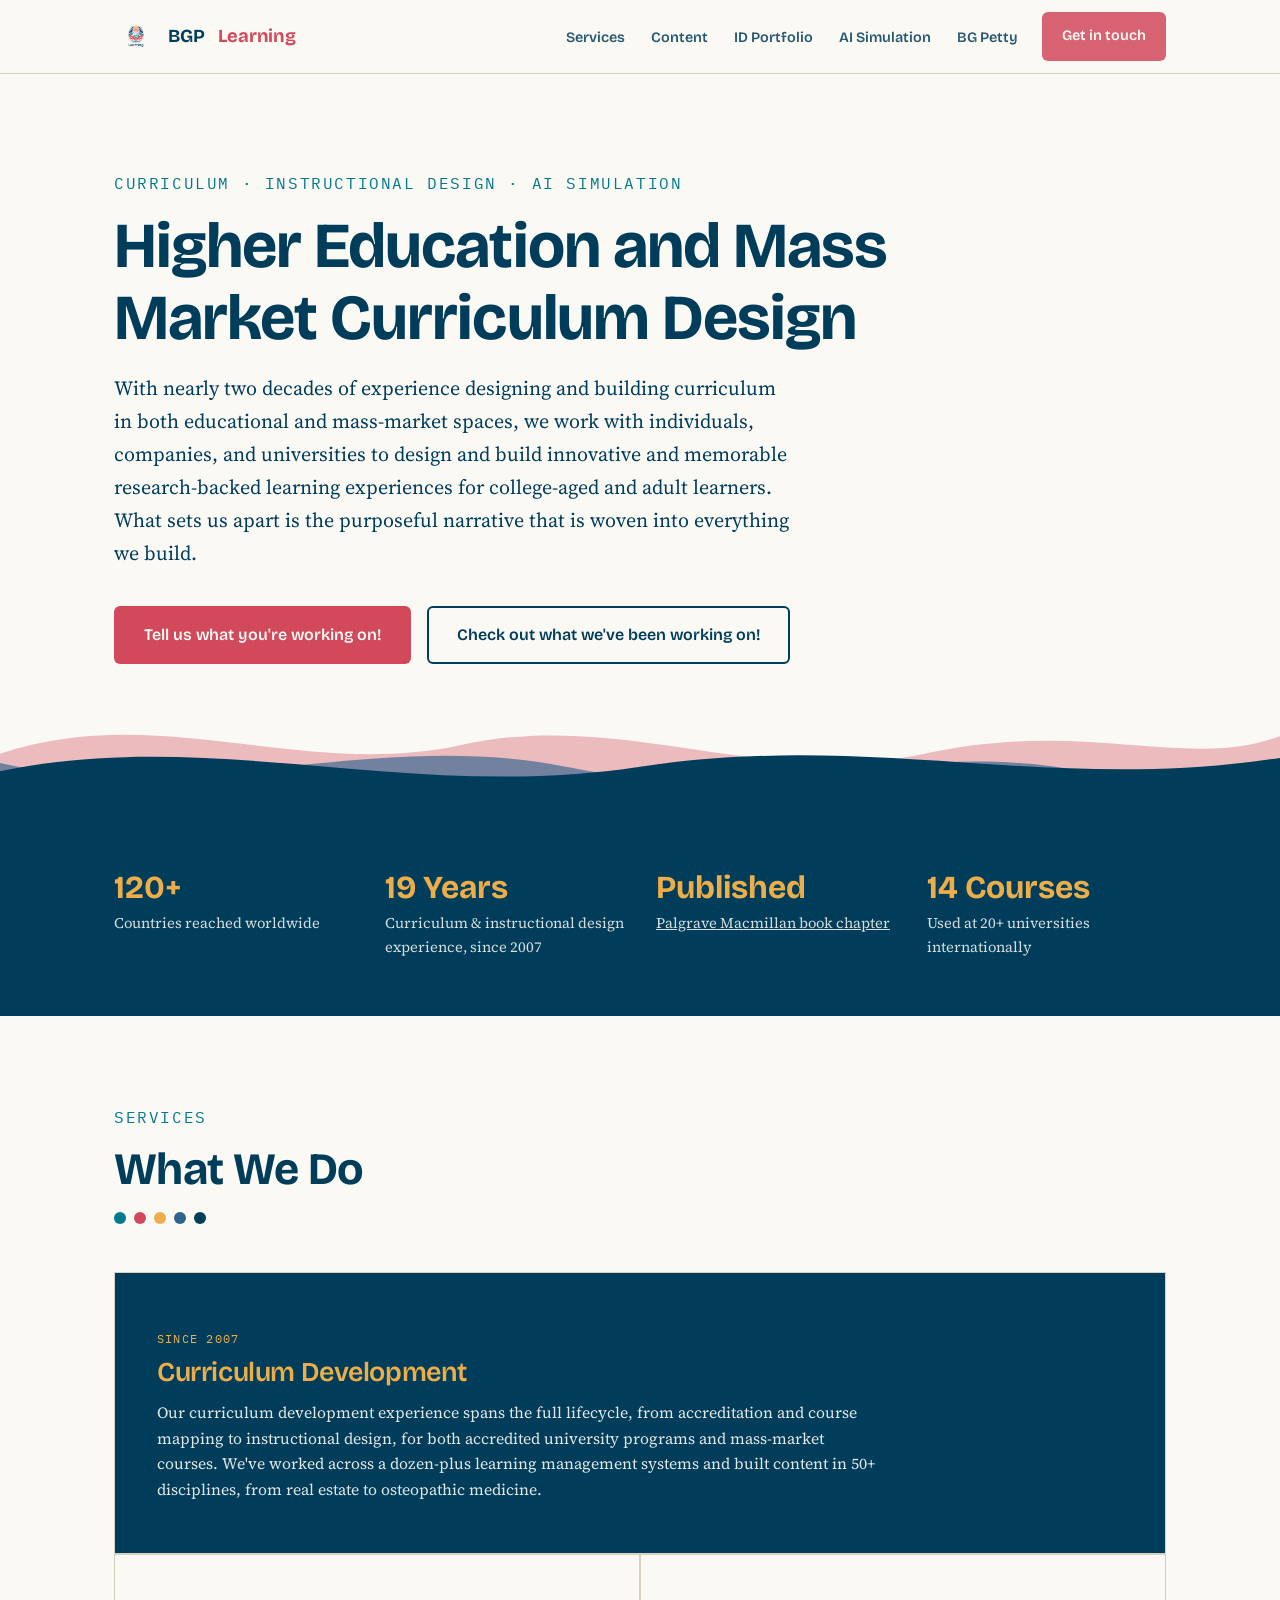
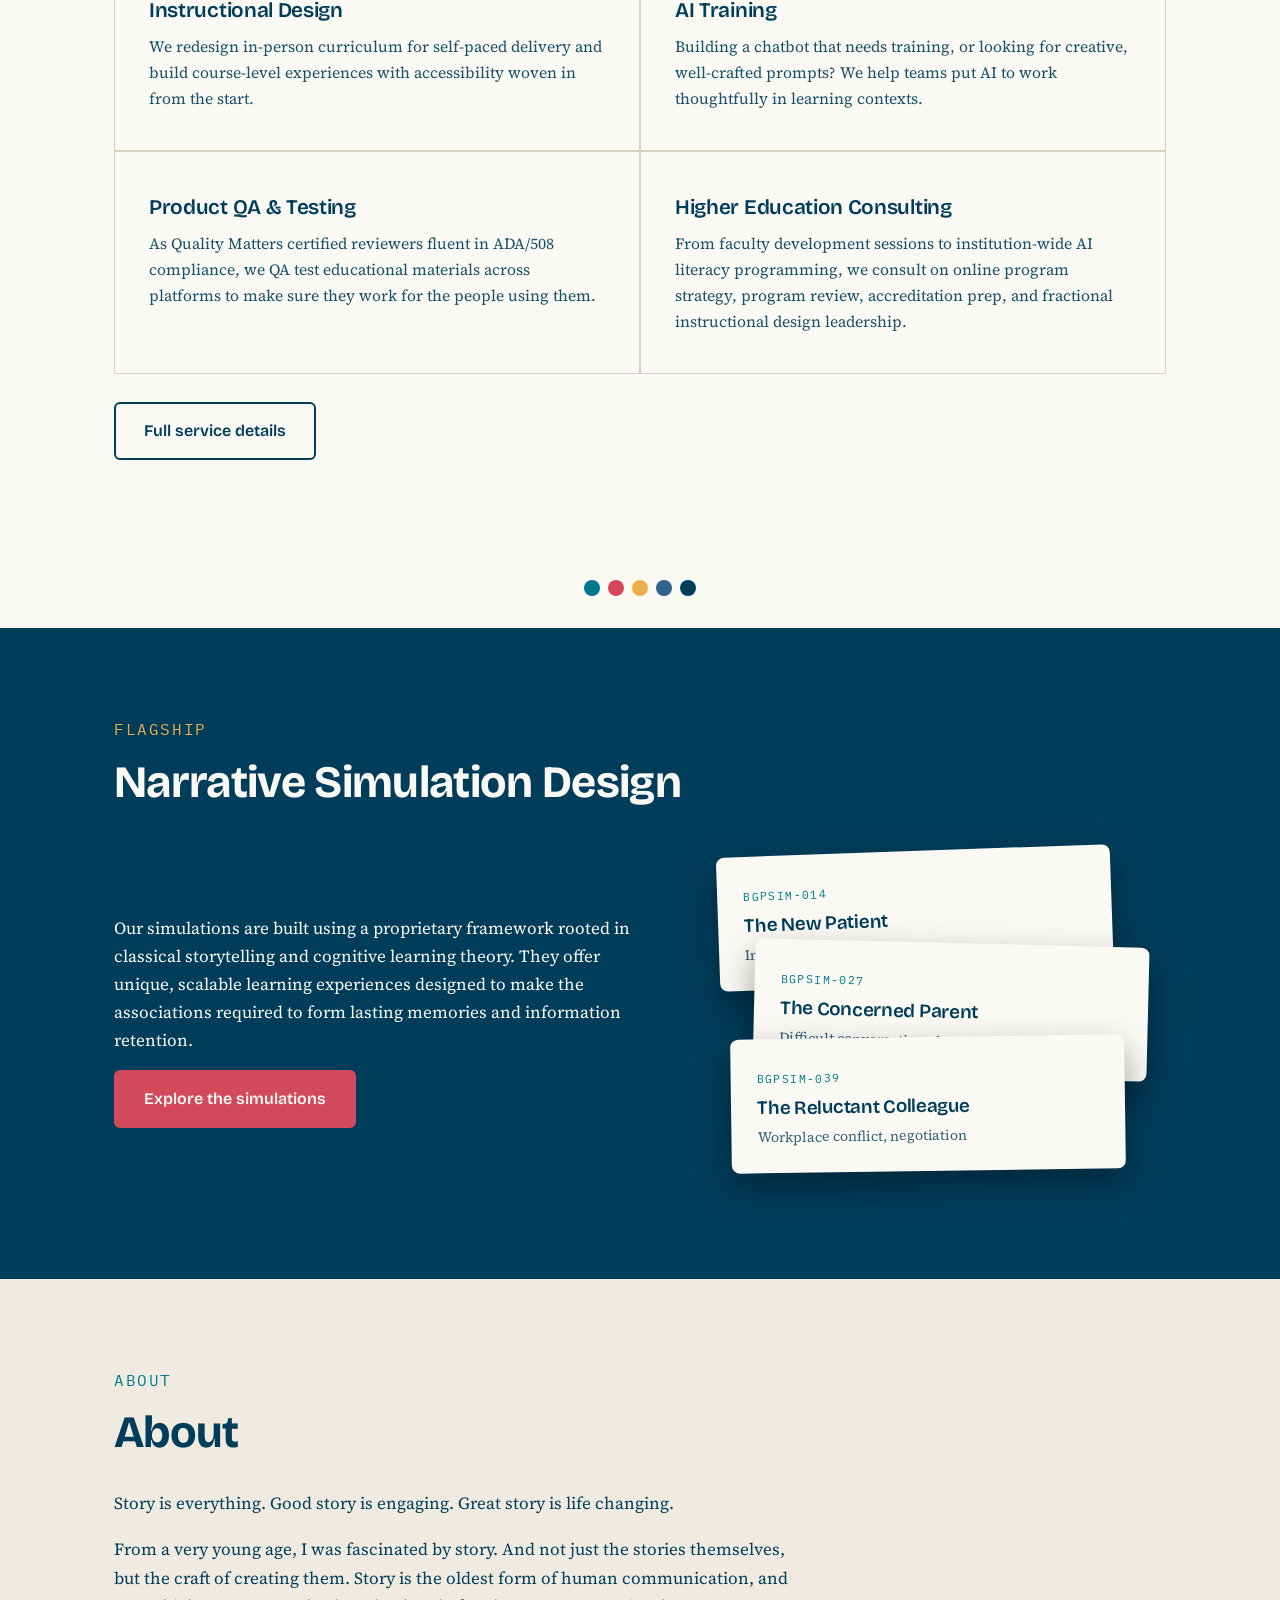
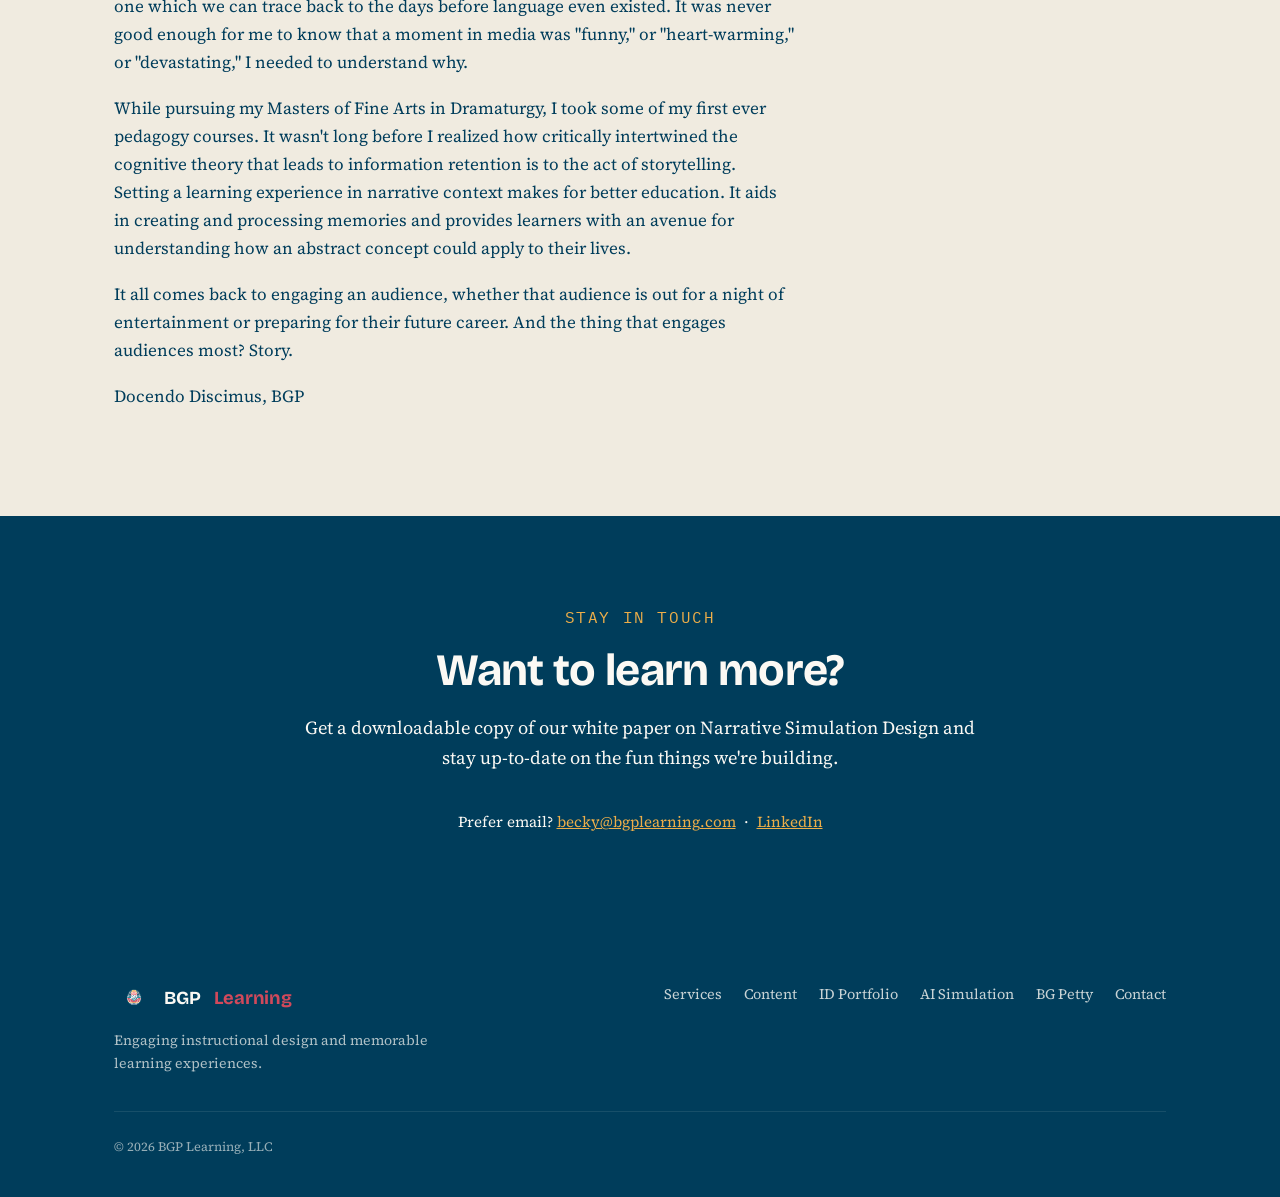
==== index.html @ 7b71631e "Add files via upload" ====
<!DOCTYPE html>
<html lang="en">
<head>
<meta charset="UTF-8"><meta name="viewport" content="width=device-width, initial-scale=1.0">
<title>BGP Learning — Curriculum &amp; Learning Design</title>
<meta name="description" content="BGP Learning designs story-driven curriculum for higher education and mass-market audiences, with nearly two decades of experience and AI-powered simulation.">
<link rel="icon" type="image/png" href="images/bgp-logo.png">
<link rel="preconnect" href="https://fonts.googleapis.com"><link rel="preconnect" href="https://fonts.gstatic.com" crossorigin>
<link href="https://fonts.googleapis.com/css2?family=Bricolage+Grotesque:opsz,wght@12..96,400;12..96,600;12..96,700&family=Source+Serif+4:opsz,ital,wght@8..60,0,400;8..60,0,600;8..60,1,400&family=IBM+Plex+Mono:wght@400;500&display=swap" rel="stylesheet">
<link rel="stylesheet" href="styles.css">
</head>
<body>

<header>
  <nav class="nav" aria-label="Primary">
    <a class="logo" href="index.html"><img src="images/bgp-logo.png" alt="BGP Learning brain logo">BGP<span>&nbsp;Learning</span></a>
    <button class="nav-toggle" aria-expanded="false" aria-controls="navlinks" onclick="const l=document.getElementById('navlinks');this.setAttribute('aria-expanded',l.classList.toggle('open'));">&#9776;</button>
    <ul class="nav-links" id="navlinks">
      <li><a href="services.html">Services</a></li>
      <li><a href="content.html">Content</a></li>
      <li><a href="portfolio.html">ID Portfolio</a></li>
      <li><a href="simulation.html">AI Simulation</a></li>
      <li><a href="bgpetty.html">BG Petty</a></li>
      <li><a class="btn btn-primary" href="#contact" style="padding:10px 18px;font-size:.9rem">Get in touch</a></li>
    </ul>
  </nav>
</header>

<main>
<section class="hero">
  <div class="hero-inner">
    <span class="eyebrow">Curriculum &middot; Instructional Design &middot; AI Simulation</span>
    <h1>Higher Education and Mass Market Curriculum Design</h1>
    <p class="lede">With nearly two decades of experience designing and building curriculum in both educational and mass-market spaces, we work with individuals, companies, and universities to design and build innovative and memorable research-backed learning experiences for college-aged and adult learners. What sets us apart is the purposeful narrative that is woven into everything we build.</p>
    <div class="hero-ctas">
      <a class="btn btn-primary" href="#contact">Tell us what you're working on!</a>
      <a class="btn btn-ghost" href="portfolio.html">Check out what we've been working on!</a>
    </div>
  </div>
  <div class="paper-layer layer-3" aria-hidden="true"><svg viewBox="0 0 1440 190" preserveAspectRatio="none" xmlns="http://www.w3.org/2000/svg"><path fill="#D1495B" d="M0,120 C180,60 340,150 520,110 C700,70 860,160 1040,120 C1220,80 1340,140 1440,100 L1440,190 L0,190 Z"/></svg></div>
  <div class="paper-layer layer-2" aria-hidden="true"><svg viewBox="0 0 1440 160" preserveAspectRatio="none" xmlns="http://www.w3.org/2000/svg"><path fill="#30638E" d="M0,100 C220,150 420,60 640,105 C860,150 1020,70 1220,110 C1330,132 1400,110 1440,120 L1440,160 L0,160 Z"/></svg></div>
  <div class="paper-layer layer-1" aria-hidden="true"><svg viewBox="0 0 1440 120" preserveAspectRatio="none" xmlns="http://www.w3.org/2000/svg"><path fill="#003D5B" d="M0,70 C240,20 460,105 720,65 C980,25 1180,95 1440,55 L1440,120 L0,120 Z"/></svg></div>
</section>

<section class="cred dark" aria-label="Credentials">
  <div class="wrap">
    <div class="cred-grid">
      <!-- Four stat slots: BIG value + small label. Suggested inventory (pick 4):
           years since 2007 / QM Peer Reviewer cert / Palgrave chapter (link it to work/all-our-world-on-stage.html)
           / # of institutions or courses built / MFA in Dramaturgy / "used at 20+ universities" course map stat -->
      <div class="cred-item"><span class="big">120+</span><span class="small">Countries reached worldwide</span></div>
      <div class="cred-item"><span class="big">19 Years</span><span class="small">Curriculum &amp; instructional design experience, since 2007</span></div>
      <div class="cred-item"><span class="big">Published</span><span class="small"><a href="work/all-our-world-on-stage.html">Palgrave Macmillan book chapter</a></span></div>
      <div class="cred-item"><span class="big">14 Courses</span><span class="small">Used at 20+ universities internationally</span></div>
    </div>
  </div>
</section>

<section class="band" id="services-teaser">
  <div class="wrap">
    <span class="eyebrow">Services</span>
    <h2>What We Do</h2>
    <div class="dots" aria-hidden="true"><i></i><i></i><i></i><i></i><i></i></div>
    <div class="svc-grid">
      <article class="svc lead">
        <span class="since">Since 2007</span>
        <h3>Curriculum Development</h3>
        <p>Our curriculum development experience spans the full lifecycle, from accreditation and course mapping to instructional design, for both accredited university programs and mass-market courses. We've worked across a dozen-plus learning management systems and built content in 50+ disciplines, from real estate to osteopathic medicine.</p>
      </article>
      <article class="svc"><h3>Instructional Design</h3><p>We redesign in-person curriculum for self-paced delivery and build course-level experiences with accessibility woven in from the start.</p></article>
      <article class="svc"><h3>AI Training</h3><p>Building a chatbot that needs training, or looking for creative, well-crafted prompts? We help teams put AI to work thoughtfully in learning contexts.</p></article>
      <article class="svc"><h3>Product QA &amp; Testing</h3><p>As Quality Matters certified reviewers fluent in ADA/508 compliance, we QA test educational materials across platforms to make sure they work for the people using them.</p></article>
      <article class="svc"><h3>Higher Education Consulting</h3><p>From faculty development sessions to institution-wide AI literacy programming, we consult on online program strategy, program review, accreditation prep, and fractional instructional design leadership.</p></article>
    </div>
    <p style="margin-top:28px"><a class="btn btn-ghost" href="services.html">Full service details</a></p>
  </div>
</section>

<div class="dots center lg" aria-hidden="true"><i></i><i></i><i></i><i></i><i></i></div>
<section class="band dark">
  <div class="wrap">
    <span class="eyebrow">Flagship</span>
    <h2>Narrative Simulation Design</h2>
    <div class="feature-grid">
      <div class="feature-copy">
        <p>Our simulations are built using a proprietary framework rooted in classical storytelling and cognitive learning theory. They offer unique, scalable learning experiences designed to make the associations required to form lasting memories and information retention.</p>
        <a class="btn btn-primary" href="simulation.html">Explore the simulations</a>
      </div>
      <div class="sim-stack" aria-hidden="true">
        <!-- Decorative sim cards. Swap for real character names/codes or keep anonymized. -->
        <div class="sim-card"><span class="code">BGPSIM-014</span><h4>The New Patient</h4><p>Intake interview, difficult history</p></div>
        <div class="sim-card"><span class="code">BGPSIM-027</span><h4>The Concerned Parent</h4><p>Difficult conversation, de-escalation</p></div>
        <div class="sim-card"><span class="code">BGPSIM-039</span><h4>The Reluctant Colleague</h4><p>Workplace conflict, negotiation</p></div>
      </div>
    </div>
  </div>
</section>

<section class="band alt" id="about">
  <div class="wrap">
    <span class="eyebrow">About</span>
    <h2>About</h2>
    <div class="prose">
      <p>Story is everything. Good story is engaging. Great story is life changing.</p>
      <p>From a very young age, I was fascinated by story. And not just the stories themselves, but the craft of creating them. Story is the oldest form of human communication, and one which we can trace back to the days before language even existed. It was never good enough for me to know that a moment in media was "funny," or "heart-warming," or "devastating," I needed to understand why.</p>
      <p>While pursuing my Masters of Fine Arts in Dramaturgy, I took some of my first ever pedagogy courses. It wasn't long before I realized how critically intertwined the cognitive theory that leads to information retention is to the act of storytelling. Setting a learning experience in narrative context makes for better education. It aids in creating and processing memories and provides learners with an avenue for understanding how an abstract concept could apply to their lives.</p>
      <p>It all comes back to engaging an audience, whether that audience is out for a night of entertainment or preparing for their future career. And the thing that engages audiences most? Story.</p>
      <p class="signoff">Docendo Discimus, BGP</p>
    </div>
  </div>
</section>

<section class="band dark signup" id="contact">
  <div class="wrap">
    <span class="eyebrow">Stay in touch</span>
    <h2>Want to learn more?</h2>
    <p class="lede">Get a downloadable copy of our white paper on Narrative Simulation Design and stay up-to-date on the fun things we're building.</p>
    <div class="signup-form kit-embed">
      <script async data-uid="4eea05ff5e" src="https://bgp-learning.kit.com/4eea05ff5e/index.js"></script>
    </div>
    <p style="margin-top:28px;font-size:.95rem">Prefer email? <a href="mailto:becky@bgplearning.com" style="color:var(--gold)">becky@bgplearning.com</a> &nbsp;·&nbsp; <a href="https://www.linkedin.com/in/beckygp/" style="color:var(--gold)">LinkedIn</a></p>
  </div>
</section>
</main>

<footer>
  <div class="wrap">
    <div class="foot-grid">
      <div class="foot-brand">
        <a class="logo" href="index.html" style="color:var(--paper)"><img src="images/bgp-logo.png" alt="" style="height:40px">BGP<span>&nbsp;Learning</span></a>
        <p>Engaging instructional design and memorable learning experiences.</p>
      </div>
      <ul class="foot-links">
        <li><a href="services.html">Services</a></li>
        <li><a href="content.html">Content</a></li>
        <li><a href="portfolio.html">ID Portfolio</a></li>
        <li><a href="simulation.html">AI Simulation</a></li>
        <li><a href="bgpetty.html">BG Petty</a></li>
        <li><a href="mailto:becky@bgplearning.com">Contact</a></li>
      </ul>
    </div>
    <div class="foot-legal">
      <span>© 2026 BGP Learning, LLC</span>
      <span></span>
    </div>
  </div>
</footer>
<script src="lightbox.js"></script>
</body>
</html>
---- styles.css ----
/* ============================================================
   BGP LEARNING — SHARED DESIGN SYSTEM
   Palette: brand kit — navy, steel, berry, gold, teal on paper
   Type: Bricolage Grotesque / Source Serif 4 / IBM Plex Mono
   ============================================================ */
:root{
  --ink:#003D5B; --ink-soft:#30638E;
  --paper:#FBF9F4; --paper-mid:#F0EBE0;
  --berry:#D1495B; --gold:#EDAE49; --teal:#00798C;
  --line:#D8D0C0;
  --font-display:'Bricolage Grotesque',sans-serif;
  --font-body:'Source Serif 4',Georgia,serif;
  --font-mono:'IBM Plex Mono',monospace;
  --w:1100px; --w-text:680px;
}
*{margin:0;padding:0;box-sizing:border-box}
html{scroll-behavior:smooth}
@media (prefers-reduced-motion:reduce){
  html{scroll-behavior:auto}
  *,*::before,*::after{animation:none!important;transition:none!important}
}
body{font-family:var(--font-body);font-size:1.0625rem;line-height:1.65;color:var(--ink);background:var(--paper)}
img{max-width:100%;display:block}
a{color:inherit}
.wrap{max-width:var(--w);margin:0 auto;padding:0 24px}
.eyebrow{font-family:var(--font-mono);font-size:1rem;letter-spacing:.1em;text-transform:uppercase;color:var(--teal);display:block;margin-bottom:14px}
.dark .eyebrow{color:var(--gold)}
h1,h2,h3,h4{font-family:var(--font-display);line-height:1.12;letter-spacing:-.015em}
h1{font-size:clamp(2.4rem,5.2vw,3.6rem);font-weight:700}
h2{font-size:clamp(2rem,4vw,2.8rem);font-weight:700;max-width:18em}
h3{font-size:1.3rem;font-weight:600}
.lede{font-size:1.15rem;max-width:var(--w-text);margin-top:18px}

/* bracketed content prompts — visible during drafting, styled so
   they're impossible to miss and easy to find (search for "[") */
.todo{
  display:block;background:#FFF3D6;border:2px dashed var(--gold);
  border-radius:6px;padding:10px 14px;margin:6px 0;
  font-family:var(--font-mono);font-size:.82rem;line-height:1.5;color:#7A5A10;
}
span.todo{display:inline-block}

/* playful bits */
.dots{display:flex;gap:8px;margin:18px 0;align-items:center}
.dots i{width:12px;height:12px;border-radius:50%;display:block}
.dots.lg i{width:16px;height:16px}
.dots.sm i{width:8px;height:8px;gap:6px}
.dots.center{justify-content:center;margin:32px auto}
.dots i:nth-child(1){background:var(--teal)}
.dots i:nth-child(2){background:var(--berry)}
.dots i:nth-child(3){background:var(--gold)}
.dots i:nth-child(4){background:var(--ink-soft)}
.dots i:nth-child(5){background:var(--ink)}

/* buttons */
.btn{display:inline-block;font-family:var(--font-display);font-weight:600;font-size:1rem;text-decoration:none;padding:14px 28px;border-radius:6px;border:2px solid transparent;cursor:pointer;transition:transform .16s cubic-bezier(.34,1.56,.64,1),box-shadow .16s ease}
.btn:hover{transform:translateY(-3px) rotate(-.5deg);box-shadow:0 8px 18px rgba(0,61,91,.22)}
.btn:focus-visible{outline:3px solid var(--gold);outline-offset:3px}
.btn-primary{background:var(--berry);color:var(--paper)}
.btn-ghost{border-color:var(--ink);color:var(--ink);background:transparent}
.dark .btn-ghost{border-color:var(--paper);color:var(--paper)}

/* header/nav */
header{position:sticky;top:0;z-index:50;background:rgba(251,249,244,.93);backdrop-filter:blur(8px);border-bottom:1px solid var(--line)}
.nav{display:flex;align-items:center;justify-content:space-between;padding:12px 24px;max-width:var(--w);margin:0 auto}
.logo{display:flex;align-items:center;gap:10px;font-family:var(--font-display);font-weight:700;font-size:1.15rem;text-decoration:none;letter-spacing:-.01em}
.logo img{height:44px;width:auto}
.logo span{color:var(--berry)}
.nav-links{display:flex;gap:22px;list-style:none;align-items:center}
.nav-links a{font-family:var(--font-display);font-weight:600;font-size:.9rem;text-decoration:none;opacity:.85;padding:6px 2px;border-bottom:3px solid transparent}
.nav-links a:hover{opacity:1}
.nav-links a.active{border-bottom-color:var(--berry);opacity:1}
.nav-toggle{display:none;background:none;border:none;font-size:1.6rem;cursor:pointer;color:var(--ink)}
@media (max-width:900px){
  .nav-toggle{display:block}
  .nav-links{display:none;position:absolute;top:100%;left:0;right:0;flex-direction:column;background:var(--paper);padding:20px 24px;border-bottom:1px solid var(--line);gap:16px}
  .nav-links.open{display:flex}
}

/* page hero (interior pages) */
.page-hero{padding:72px 0 40px;position:relative;overflow:hidden}
.page-hero h1{max-width:14em}
/* home hero */
.hero{position:relative;padding:96px 0 150px;overflow:hidden}
.hero-inner{max-width:var(--w);margin:0 auto;padding:0 24px;position:relative;z-index:3}
.hero h1{font-size:clamp(2.7rem,6vw,4rem);max-width:12.5em}
.hero h1 em{font-style:normal;color:var(--berry)}
.hero .lede{font-size:1.25rem}
.hero-ctas{margin-top:36px;display:flex;gap:16px;flex-wrap:wrap}
.paper-layer{position:absolute;left:0;right:0;bottom:-2px;width:100%;pointer-events:none}
.paper-layer svg{display:block;width:100%;height:auto}
.layer-3{z-index:0;opacity:.35}.layer-2{z-index:1;opacity:.65}.layer-1{z-index:2}

/* ridge divider for interior pages (single, subtle) */
.ridge{line-height:0}
.ridge svg{display:block;width:100%;height:auto}

/* bands */
section.band{padding:88px 0}
section.band.alt{background:var(--paper-mid)}
section.band.dark{background:var(--ink);color:var(--paper)}

/* credibility strip */
.cred{background:var(--ink);color:var(--paper);padding:56px 0}
.cred-grid{display:grid;grid-template-columns:repeat(4,1fr);gap:32px}
.cred-item .big{font-family:var(--font-display);font-size:2rem;font-weight:700;color:var(--gold);display:block;line-height:1.1}
.cred-item .small{font-size:.92rem;opacity:.85;margin-top:6px;display:block}
.cred-item a{color:inherit}
@media (max-width:800px){.cred-grid{grid-template-columns:repeat(2,1fr)}}

/* service grid */
.svc-grid{margin-top:48px;display:grid;grid-template-columns:repeat(2,1fr);gap:2px;background:var(--line);border:1px solid var(--line)}
.svc{background:var(--paper);padding:38px 34px;transition:background .2s ease,transform .18s ease}
.svc:hover{background:var(--paper-mid)}
.svc.lead{grid-column:1/-1;background:var(--ink);color:var(--paper);padding:50px 42px}
.svc.lead:hover{background:var(--ink-soft)}
.svc.lead h3{font-size:1.7rem;color:var(--gold)}
.svc .since{font-family:var(--font-mono);font-size:.78rem;letter-spacing:.1em;color:var(--teal);text-transform:uppercase}
.svc.lead .since{color:var(--gold)}
.svc h3{margin:6px 0 12px}
.svc p{font-size:.98rem;opacity:.9;max-width:46em}
@media (max-width:800px){.svc-grid{grid-template-columns:1fr}}

/* cards (portfolio/content) */
.card-grid{margin-top:48px;display:grid;grid-template-columns:repeat(3,1fr);gap:28px}
.card-grid.two{grid-template-columns:repeat(2,1fr)}
.card{background:var(--paper);border:1px solid var(--line);border-radius:8px;overflow:hidden;display:flex;flex-direction:column;transition:transform .18s cubic-bezier(.34,1.56,.64,1),box-shadow .18s ease}
.card:hover{transform:translateY(-5px) rotate(-.4deg);box-shadow:0 14px 30px rgba(0,61,91,.14)}
.card:nth-child(even):hover{transform:translateY(-5px) rotate(.4deg)}
.card-thumb{aspect-ratio:16/10;background:linear-gradient(135deg,var(--ink-soft),var(--ink));display:flex;align-items:center;justify-content:center;overflow:hidden;cursor:zoom-in}
.card-thumb img{width:100%;height:100%;object-fit:cover;display:block;cursor:zoom-in}
.card-thumb.contain{background:var(--paper-mid)}
.card-thumb.contain img{object-fit:contain;padding:14px;cursor:zoom-in}
.card-body{padding:22px;display:flex;flex-direction:column;gap:8px;flex:1}
.card-body .tag{font-family:var(--font-mono);font-size:.7rem;letter-spacing:.12em;text-transform:uppercase;color:var(--teal)}
.card-body h3{font-size:1.15rem}
.card-body p{font-size:.92rem;opacity:.88}
.card-body .card-link{margin-top:auto;font-family:var(--font-display);font-weight:600;font-size:.88rem;color:var(--berry);text-decoration:none}
.card-body .card-link:hover{text-decoration:underline}
@media (max-width:900px){.card-grid{grid-template-columns:1fr 1fr}}
@media (max-width:640px){.card-grid,.card-grid.two{grid-template-columns:1fr}}

/* video embeds */
.video-grid{margin-top:48px;display:grid;grid-template-columns:1fr 1fr;gap:28px}
.video-item .frame{position:relative;padding-top:56.25%;border-radius:8px;overflow:hidden;background:var(--ink)}
.video-item iframe{position:absolute;inset:0;width:100%;height:100%;border:0}
.video-item h3{margin-top:14px}
.video-item p{font-size:.92rem;opacity:.88}
@media (max-width:800px){.video-grid{grid-template-columns:1fr}}

/* sim stack (decorative) */
.sim-stack{position:relative;min-height:340px}
.sim-card{position:absolute;width:88%;background:var(--paper);color:var(--ink);border-radius:8px;padding:24px 26px;box-shadow:0 14px 34px rgba(0,0,0,.35)}
.sim-card .code{font-family:var(--font-mono);font-size:.72rem;letter-spacing:.12em;color:var(--teal)}
.sim-card h4{font-weight:600;font-size:1.18rem;margin:6px 0 8px}
.sim-card p{font-size:.88rem;opacity:.8}
.sim-card:nth-child(1){top:0;left:0;transform:rotate(-2deg)}
.sim-card:nth-child(2){top:92px;left:8%;transform:rotate(1.4deg)}
.sim-card:nth-child(3){top:186px;left:3%;transform:rotate(-.8deg)}

/* two-column feature */
.feature-grid{display:grid;grid-template-columns:1.1fr .9fr;gap:56px;align-items:center;margin-top:44px}
.feature-grid.rev{grid-template-columns:.9fr 1.1fr}
.feature-copy p{margin-bottom:16px;max-width:38em}
@media (max-width:900px){.feature-grid,.feature-grid.rev{grid-template-columns:1fr}}

/* signup */
.signup{text-align:center}
.signup h2{margin:0 auto}
.signup .lede{margin:18px auto 0}
.signup-form{margin:36px auto 0;display:flex;gap:12px;max-width:520px;flex-wrap:wrap;justify-content:center}
.signup-form input[type=email]{flex:1;min-width:240px;font-family:var(--font-body);font-size:1rem;padding:14px 18px;border:2px solid var(--ink);border-radius:6px;background:var(--paper);color:var(--ink)}
.signup-form input[type=email]:focus-visible{outline:3px solid var(--gold);outline-offset:2px}
.signup .consent{margin-top:18px;font-size:.85rem;opacity:.75;display:flex;gap:10px;align-items:flex-start;justify-content:center;max-width:480px;margin-left:auto;margin-right:auto;text-align:left}
.signup .consent input{margin-top:4px}

/* footer */
footer{background:var(--ink);color:var(--paper);padding:56px 0 40px;margin-top:0}
.foot-grid{display:flex;justify-content:space-between;gap:32px;flex-wrap:wrap}
.foot-brand p{font-size:.88rem;opacity:.7;margin-top:10px;max-width:26em}
.foot-links{list-style:none;display:flex;gap:22px;flex-wrap:wrap}
.foot-links a{font-size:.9rem;opacity:.8;text-decoration:none}
.foot-links a:hover{opacity:1}
.foot-legal{margin-top:36px;padding-top:24px;border-top:1px solid rgba(251,249,244,.15);font-size:.8rem;opacity:.6;display:flex;justify-content:space-between;flex-wrap:wrap;gap:12px}

/* prose blocks (detail pages) */
.prose{max-width:var(--w-text);margin-top:32px}
.prose p{margin-bottom:18px}
.prose h2{font-size:1.5rem;margin:36px 0 14px}
.backlink{font-family:var(--font-display);font-weight:600;font-size:.9rem;text-decoration:none;color:var(--berry)}


/* lightbox (site-wide, for any .card-thumb / feature image marked data-lightbox) */
.lightbox-overlay{position:fixed;inset:0;background:rgba(0,25,37,.92);z-index:999;display:none;align-items:center;justify-content:center;padding:40px;cursor:zoom-out}
.lightbox-overlay.open{display:flex}
.lightbox-overlay img{max-width:100%;max-height:100%;border-radius:6px;box-shadow:0 20px 60px rgba(0,0,0,.5)}
.lightbox-close{position:fixed;top:20px;right:28px;color:var(--paper);font-family:var(--font-display);font-size:2rem;background:none;border:none;cursor:pointer;z-index:1000;line-height:1}


/* ============================================================
   BG PETTY PAGE — darker "room" variant
   Applied via body.dark-page. Deliberately doesn't touch the
   shared --ink/--paper tokens (those still power the .dark
   bands everywhere else); this is a page-local override only.
   ============================================================ */
body.dark-page{background:#141F29;color:#F0EAE0}
body.dark-page header{background:rgba(20,31,41,.93);border-bottom-color:#2A3D4A}
body.dark-page .nav-links a{color:#F0EAE0}
body.dark-page .nav-toggle{color:#F0EAE0}
@media (max-width:900px){
  body.dark-page .nav-links{background:#141F29;border-bottom-color:#2A3D4A}
}
body.dark-page h1,body.dark-page h2,body.dark-page h3,body.dark-page h4{color:#F5F1E8}
body.dark-page .band.alt{background:#1C2B37}
body.dark-page .card{background:#1C2B37;border-color:#2A3D4A}
body.dark-page .card-thumb.contain{background:#1C2B37}
body.dark-page .btn-ghost{border-color:#F0EAE0;color:#F0EAE0}
body.dark-page .prose,body.dark-page p{color:#F0EAE0}
body.dark-page .ridge svg path{fill:#1C2B37}

/* text-first list (Writing section) */
.text-list{margin-top:48px;display:flex;flex-direction:column}
.list-row{padding:26px 0;border-bottom:1px solid var(--line);display:flex;flex-direction:column;gap:6px;transition:padding-left .18s cubic-bezier(.34,1.56,.64,1)}
.list-row:hover{padding-left:10px}
.list-row:last-child{border-bottom:none}
.list-row h3{margin:0}
.list-row p{font-size:.97rem;opacity:.88;max-width:56em}

/* Kit embedded signup form — keep it visually contained within the
   dark signup band. Kit's own form styling is customized separately
   in the Kit dashboard (Forms > Design) to match the site's palette:
   berry #D1495B button, dark background, light text. */
.signup-form.kit-embed{display:block;max-width:520px;margin:36px auto 0}
.signup-form.kit-embed .formkit-form{background:transparent!important}
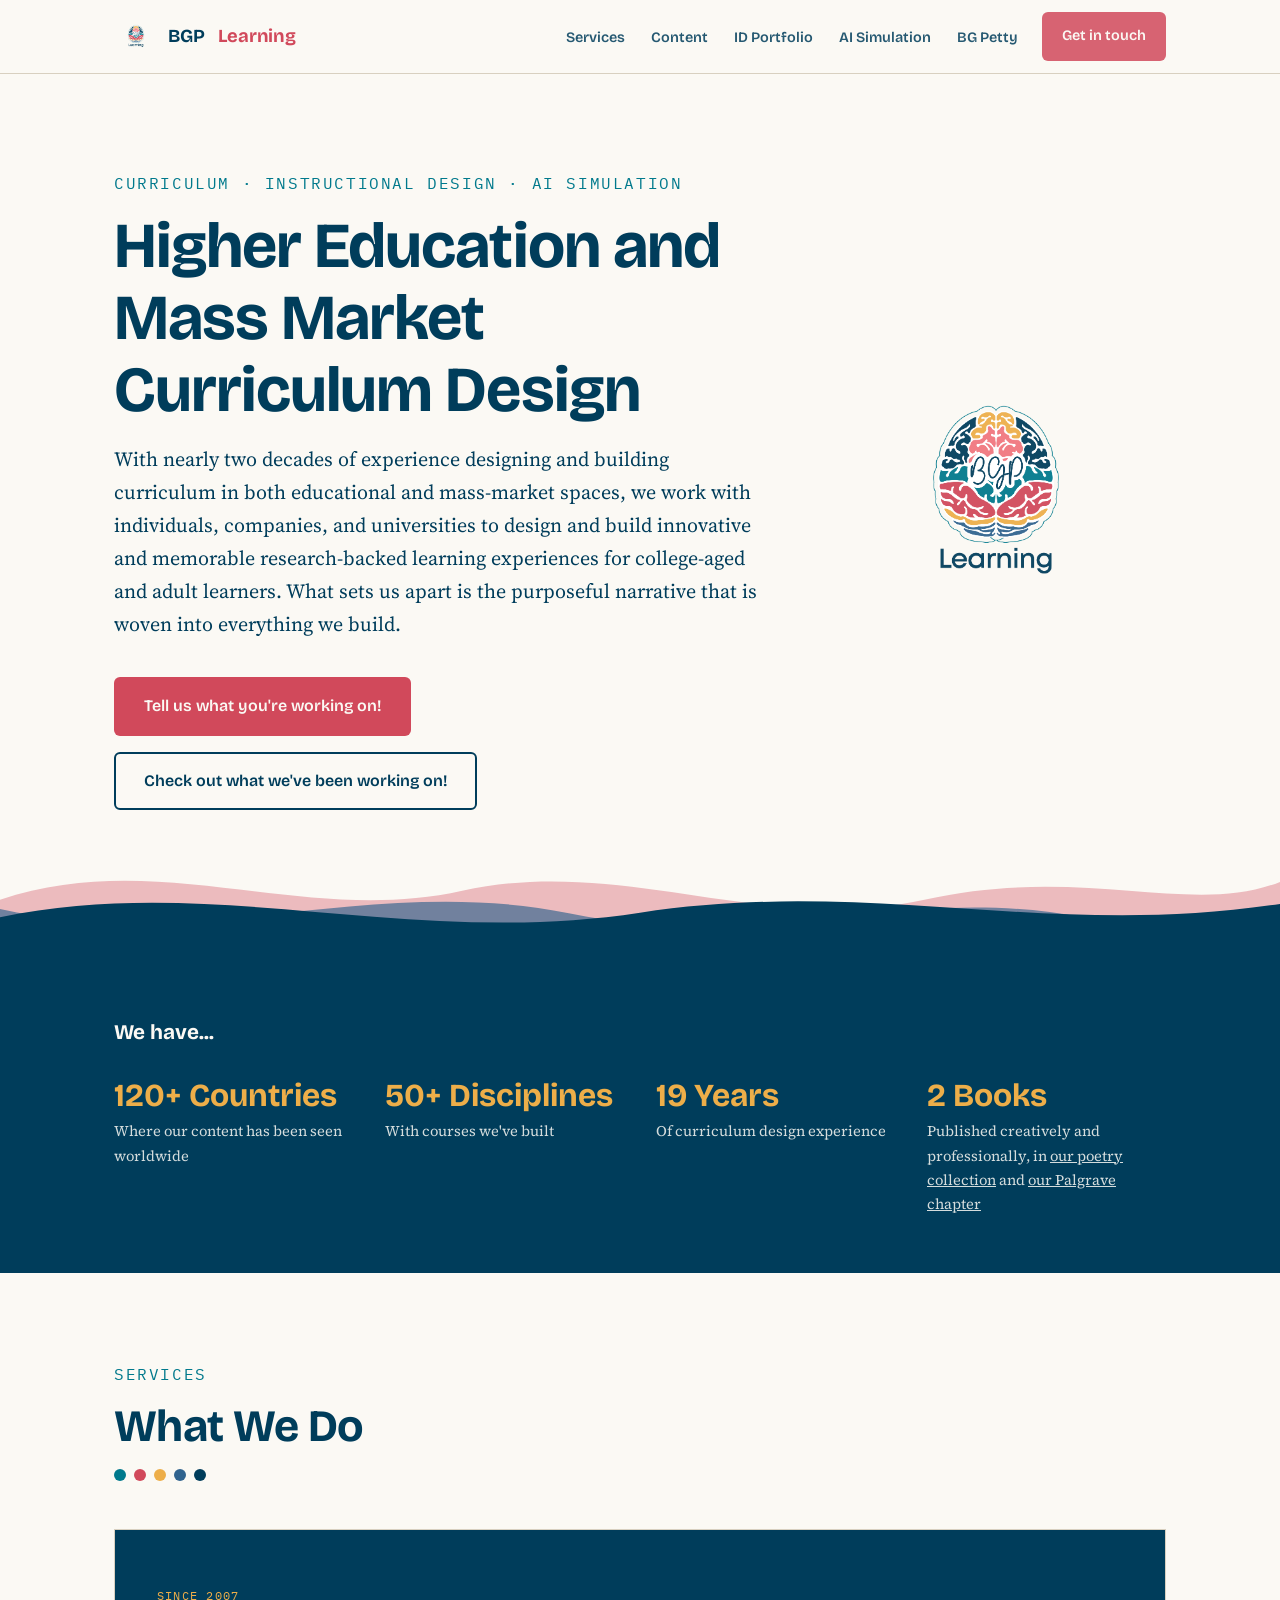
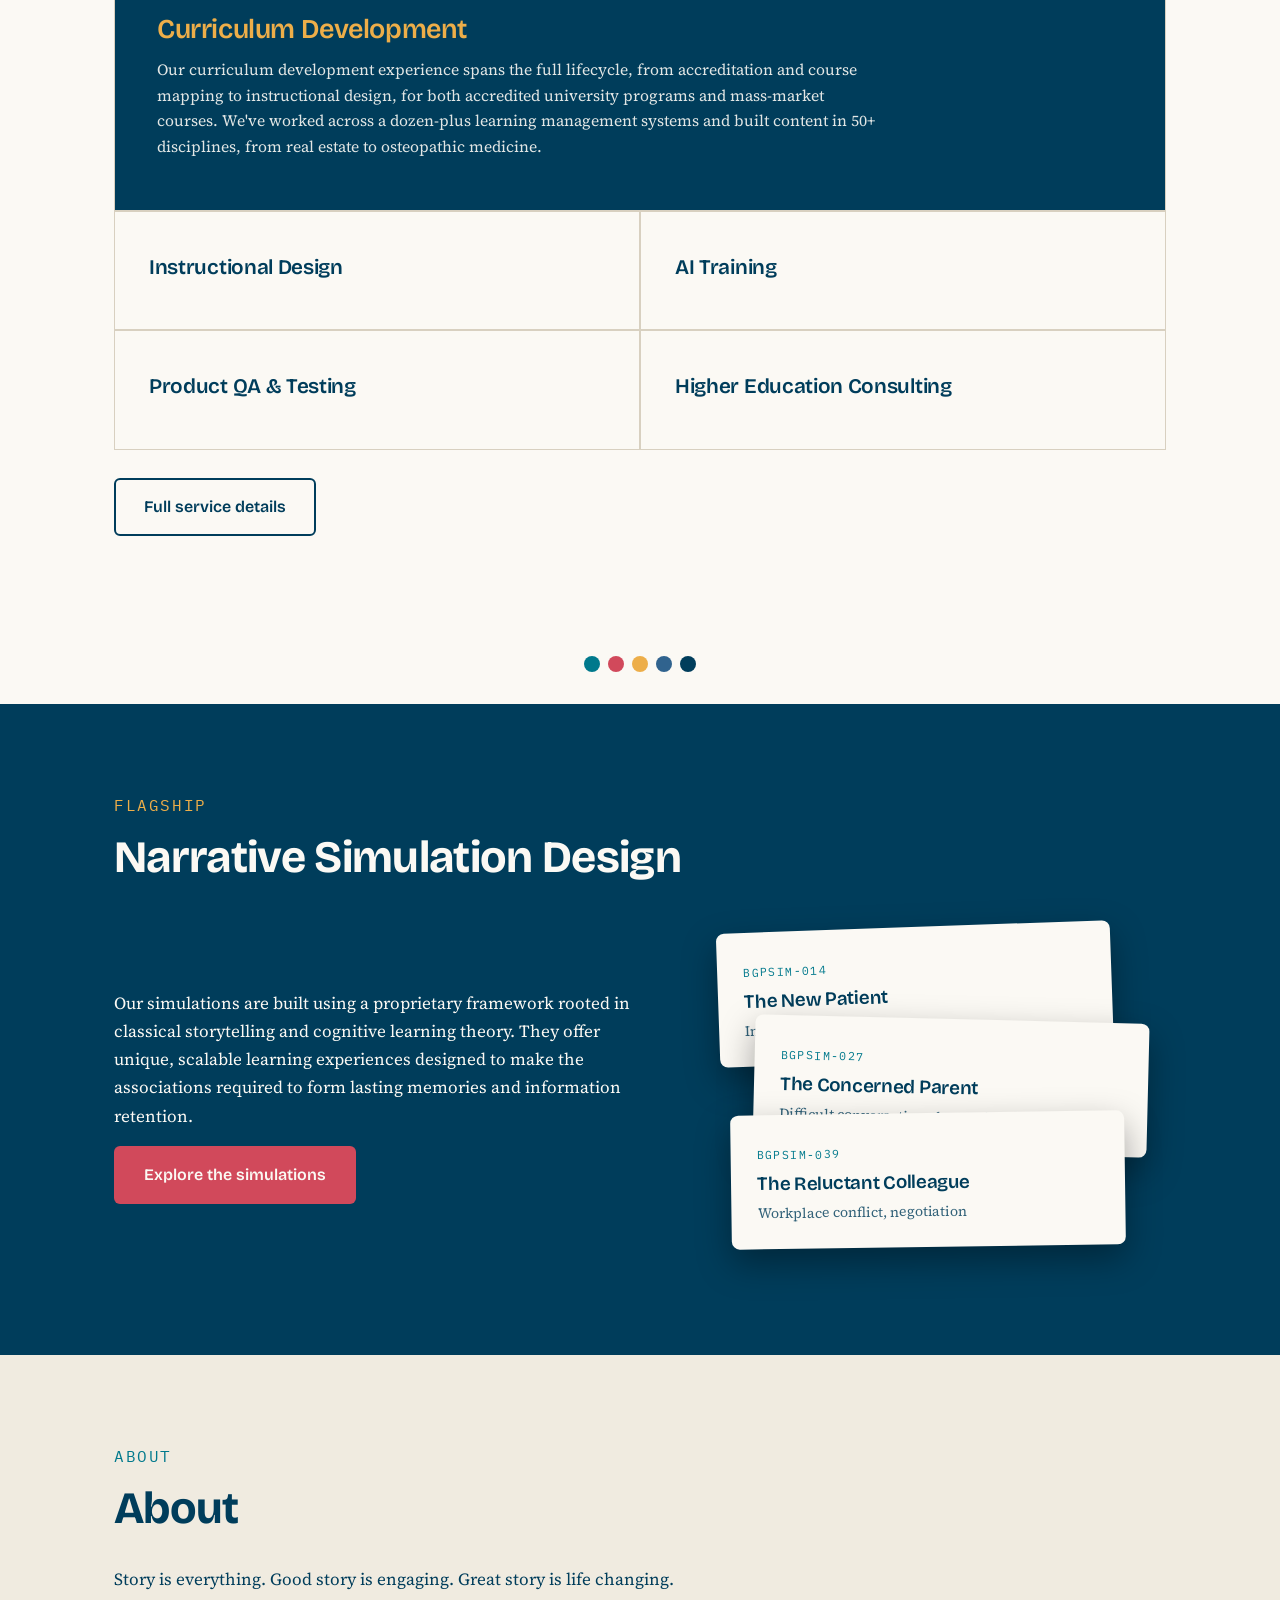
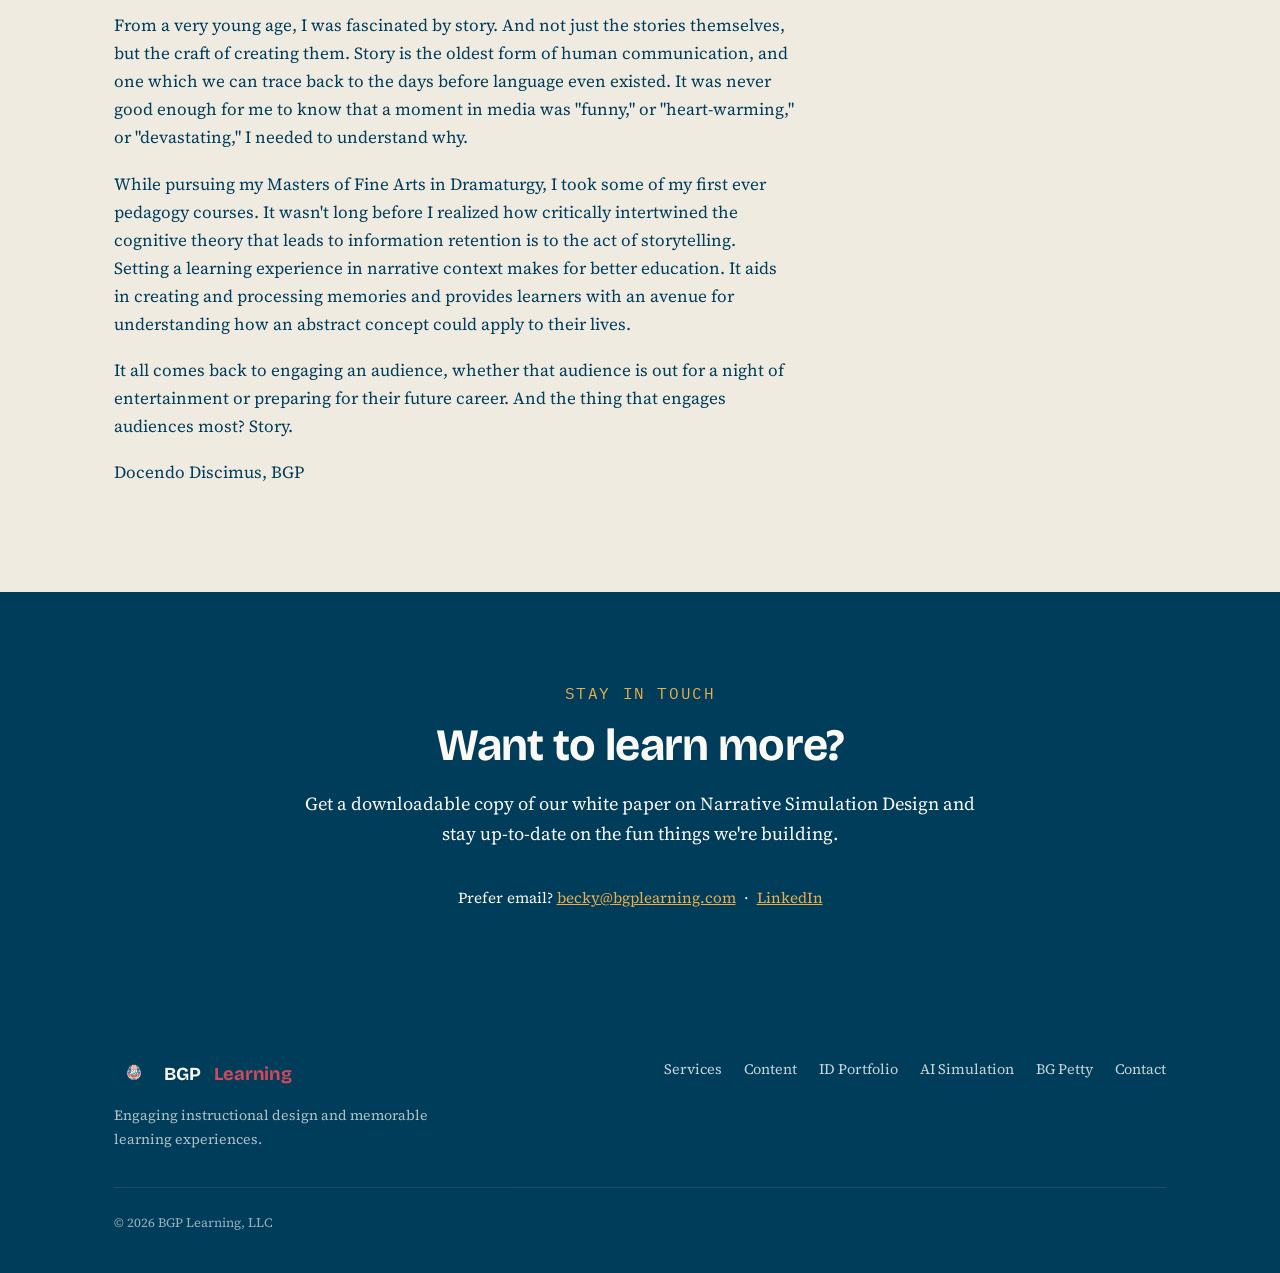
==== commit baa45d1e: "Add files via upload" ====
--- a/index.html
+++ b/index.html
@@ -28,13 +28,18 @@
 
 <main>
 <section class="hero">
-  <div class="hero-inner">
-    <span class="eyebrow">Curriculum &middot; Instructional Design &middot; AI Simulation</span>
-    <h1>Higher Education and Mass Market Curriculum Design</h1>
-    <p class="lede">With nearly two decades of experience designing and building curriculum in both educational and mass-market spaces, we work with individuals, companies, and universities to design and build innovative and memorable research-backed learning experiences for college-aged and adult learners. What sets us apart is the purposeful narrative that is woven into everything we build.</p>
-    <div class="hero-ctas">
-      <a class="btn btn-primary" href="#contact">Tell us what you're working on!</a>
-      <a class="btn btn-ghost" href="portfolio.html">Check out what we've been working on!</a>
+  <div class="hero-inner hero-split">
+    <div class="hero-text">
+      <span class="eyebrow">Curriculum &middot; Instructional Design &middot; AI Simulation</span>
+      <h1>Higher Education and Mass Market Curriculum Design</h1>
+      <p class="lede">With nearly two decades of experience designing and building curriculum in both educational and mass-market spaces, we work with individuals, companies, and universities to design and build innovative and memorable research-backed learning experiences for college-aged and adult learners. What sets us apart is the purposeful narrative that is woven into everything we build.</p>
+      <div class="hero-ctas">
+        <a class="btn btn-primary" href="#contact">Tell us what you're working on!</a>
+        <a class="btn btn-ghost" href="portfolio.html">Check out what we've been working on!</a>
+      </div>
+    </div>
+    <div class="hero-logo" aria-hidden="true">
+      <img src="images/bgp-logo.png" alt="">
     </div>
   </div>
   <div class="paper-layer layer-3" aria-hidden="true"><svg viewBox="0 0 1440 190" preserveAspectRatio="none" xmlns="http://www.w3.org/2000/svg"><path fill="#D1495B" d="M0,120 C180,60 340,150 520,110 C700,70 860,160 1040,120 C1220,80 1340,140 1440,100 L1440,190 L0,190 Z"/></svg></div>
@@ -44,14 +49,12 @@
 
 <section class="cred dark" aria-label="Credentials">
   <div class="wrap">
+    <p style="font-family:var(--font-display);font-weight:700;font-size:1.3rem;color:var(--paper);margin-bottom:28px">We have...</p>
     <div class="cred-grid">
-      <!-- Four stat slots: BIG value + small label. Suggested inventory (pick 4):
-           years since 2007 / QM Peer Reviewer cert / Palgrave chapter (link it to work/all-our-world-on-stage.html)
-           / # of institutions or courses built / MFA in Dramaturgy / "used at 20+ universities" course map stat -->
-      <div class="cred-item"><span class="big">120+</span><span class="small">Countries reached worldwide</span></div>
-      <div class="cred-item"><span class="big">19 Years</span><span class="small">Curriculum &amp; instructional design experience, since 2007</span></div>
-      <div class="cred-item"><span class="big">Published</span><span class="small"><a href="work/all-our-world-on-stage.html">Palgrave Macmillan book chapter</a></span></div>
-      <div class="cred-item"><span class="big">14 Courses</span><span class="small">Used at 20+ universities internationally</span></div>
+      <div class="cred-item"><span class="big">120+ Countries</span><span class="small">Where our content has been seen worldwide</span></div>
+      <div class="cred-item"><span class="big">50+ Disciplines</span><span class="small">With courses we've built</span></div>
+      <div class="cred-item"><span class="big">19 Years</span><span class="small">Of curriculum design experience</span></div>
+      <div class="cred-item"><span class="big">2 Books</span><span class="small">Published creatively and professionally, in <a href="bgpetty.html">our poetry collection</a> and <a href="work/all-our-world-on-stage.html">our Palgrave chapter</a></span></div>
     </div>
   </div>
 </section>
@@ -67,10 +70,10 @@
         <h3>Curriculum Development</h3>
         <p>Our curriculum development experience spans the full lifecycle, from accreditation and course mapping to instructional design, for both accredited university programs and mass-market courses. We've worked across a dozen-plus learning management systems and built content in 50+ disciplines, from real estate to osteopathic medicine.</p>
       </article>
-      <article class="svc"><h3>Instructional Design</h3><p>We redesign in-person curriculum for self-paced delivery and build course-level experiences with accessibility woven in from the start.</p></article>
-      <article class="svc"><h3>AI Training</h3><p>Building a chatbot that needs training, or looking for creative, well-crafted prompts? We help teams put AI to work thoughtfully in learning contexts.</p></article>
-      <article class="svc"><h3>Product QA &amp; Testing</h3><p>As Quality Matters certified reviewers fluent in ADA/508 compliance, we QA test educational materials across platforms to make sure they work for the people using them.</p></article>
-      <article class="svc"><h3>Higher Education Consulting</h3><p>From faculty development sessions to institution-wide AI literacy programming, we consult on online program strategy, program review, accreditation prep, and fractional instructional design leadership.</p></article>
+      <article class="svc"><h3>Instructional Design</h3></article>
+      <article class="svc"><h3>AI Training</h3></article>
+      <article class="svc"><h3>Product QA &amp; Testing</h3></article>
+      <article class="svc"><h3>Higher Education Consulting</h3></article>
     </div>
     <p style="margin-top:28px"><a class="btn btn-ghost" href="services.html">Full service details</a></p>
   </div>
@@ -116,7 +119,7 @@
     <h2>Want to learn more?</h2>
     <p class="lede">Get a downloadable copy of our white paper on Narrative Simulation Design and stay up-to-date on the fun things we're building.</p>
     <div class="signup-form kit-embed">
-      <script async data-uid="4eea05ff5e" src="https://bgp-learning.kit.com/4eea05ff5e/index.js"></script>
+      <script async data-uid="ef9cf81ace" src="https://bgp-learning.kit.com/ef9cf81ace/index.js"></script>
     </div>
     <p style="margin-top:28px;font-size:.95rem">Prefer email? <a href="mailto:becky@bgplearning.com" style="color:var(--gold)">becky@bgplearning.com</a> &nbsp;·&nbsp; <a href="https://www.linkedin.com/in/beckygp/" style="color:var(--gold)">LinkedIn</a></p>
   </div>
--- a/styles.css
+++ b/styles.css
@@ -232,3 +232,13 @@
    berry #D1495B button, dark background, light text. */
 .signup-form.kit-embed{display:block;max-width:520px;margin:36px auto 0}
 .signup-form.kit-embed .formkit-form{background:transparent!important}
+
+/* hero split layout with large logo mark */
+.hero-split{display:flex;align-items:center;gap:56px;justify-content:space-between}
+.hero-text{flex:1;min-width:0}
+.hero-logo{flex-shrink:0;width:340px}
+.hero-logo img{width:100%;height:auto;opacity:.94}
+@media (max-width:900px){
+  .hero-split{flex-direction:column;align-items:flex-start;gap:32px}
+  .hero-logo{width:200px;order:-1;align-self:center}
+}
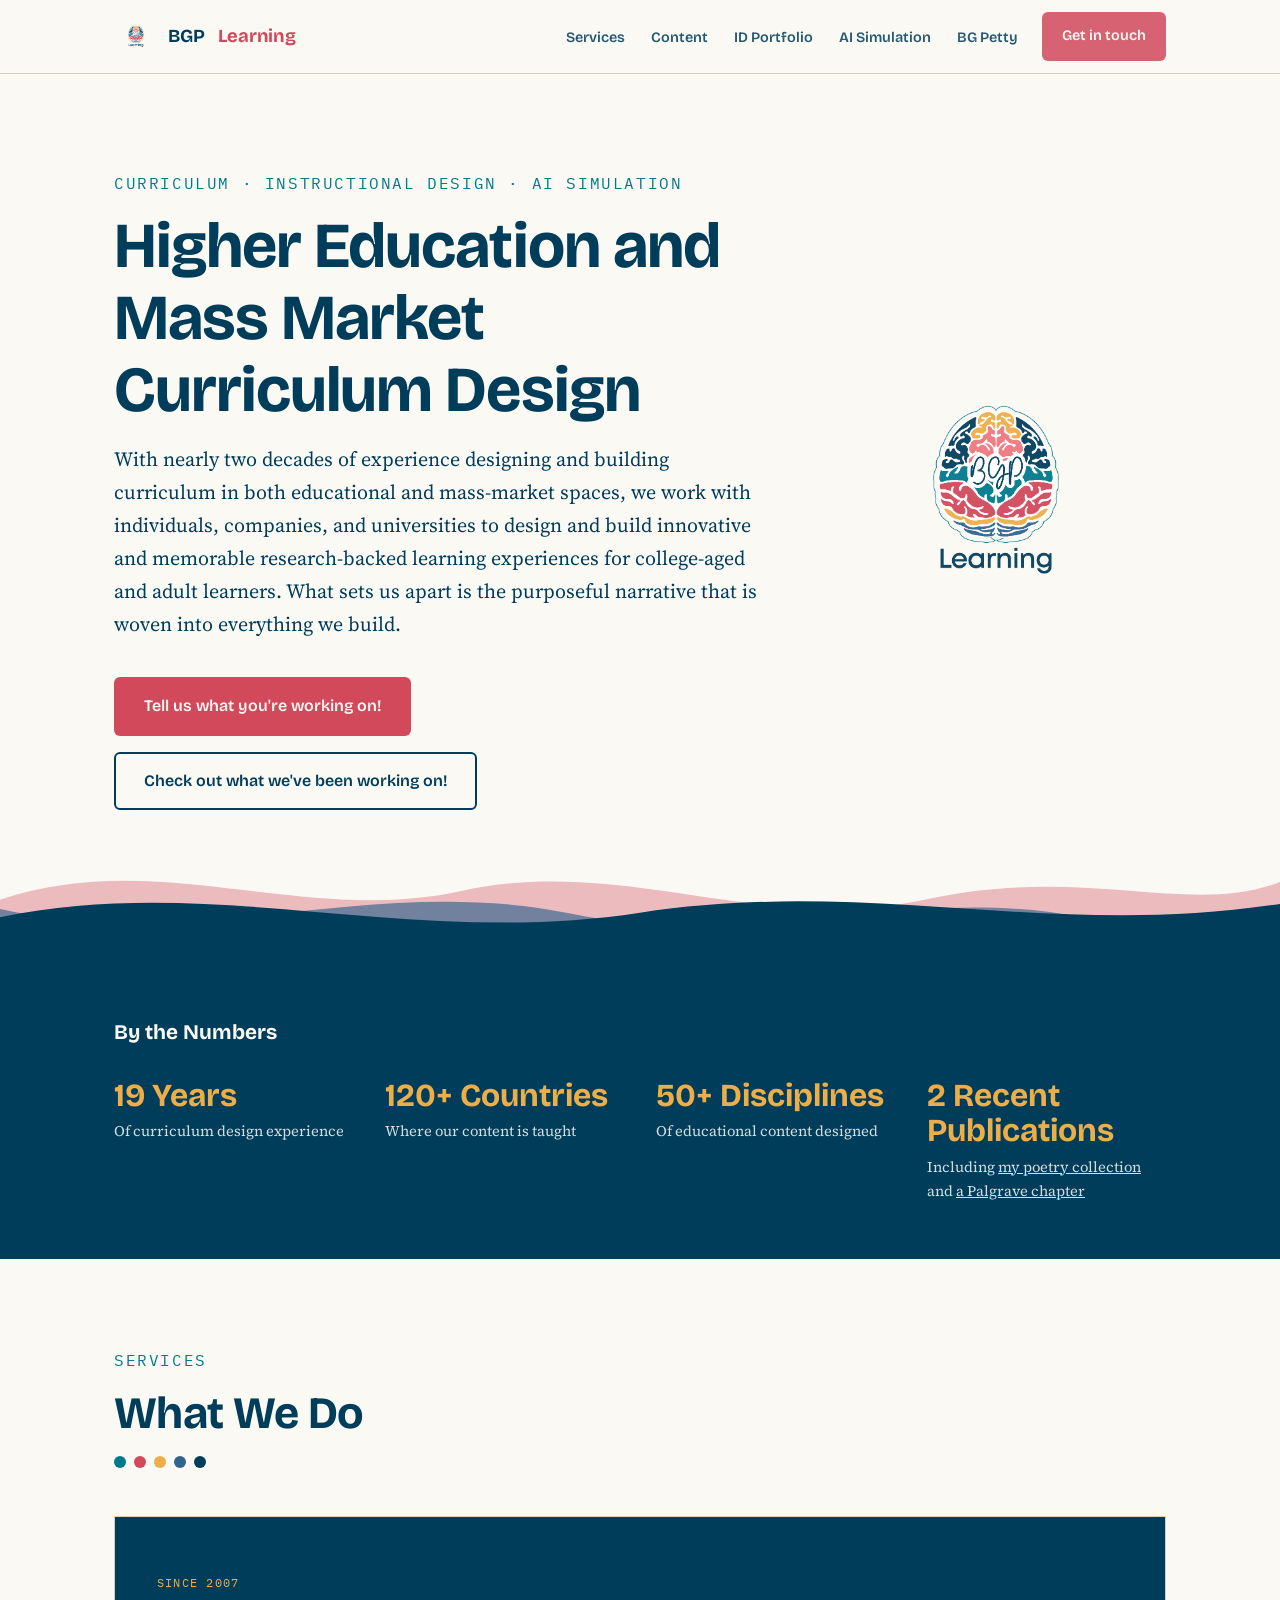
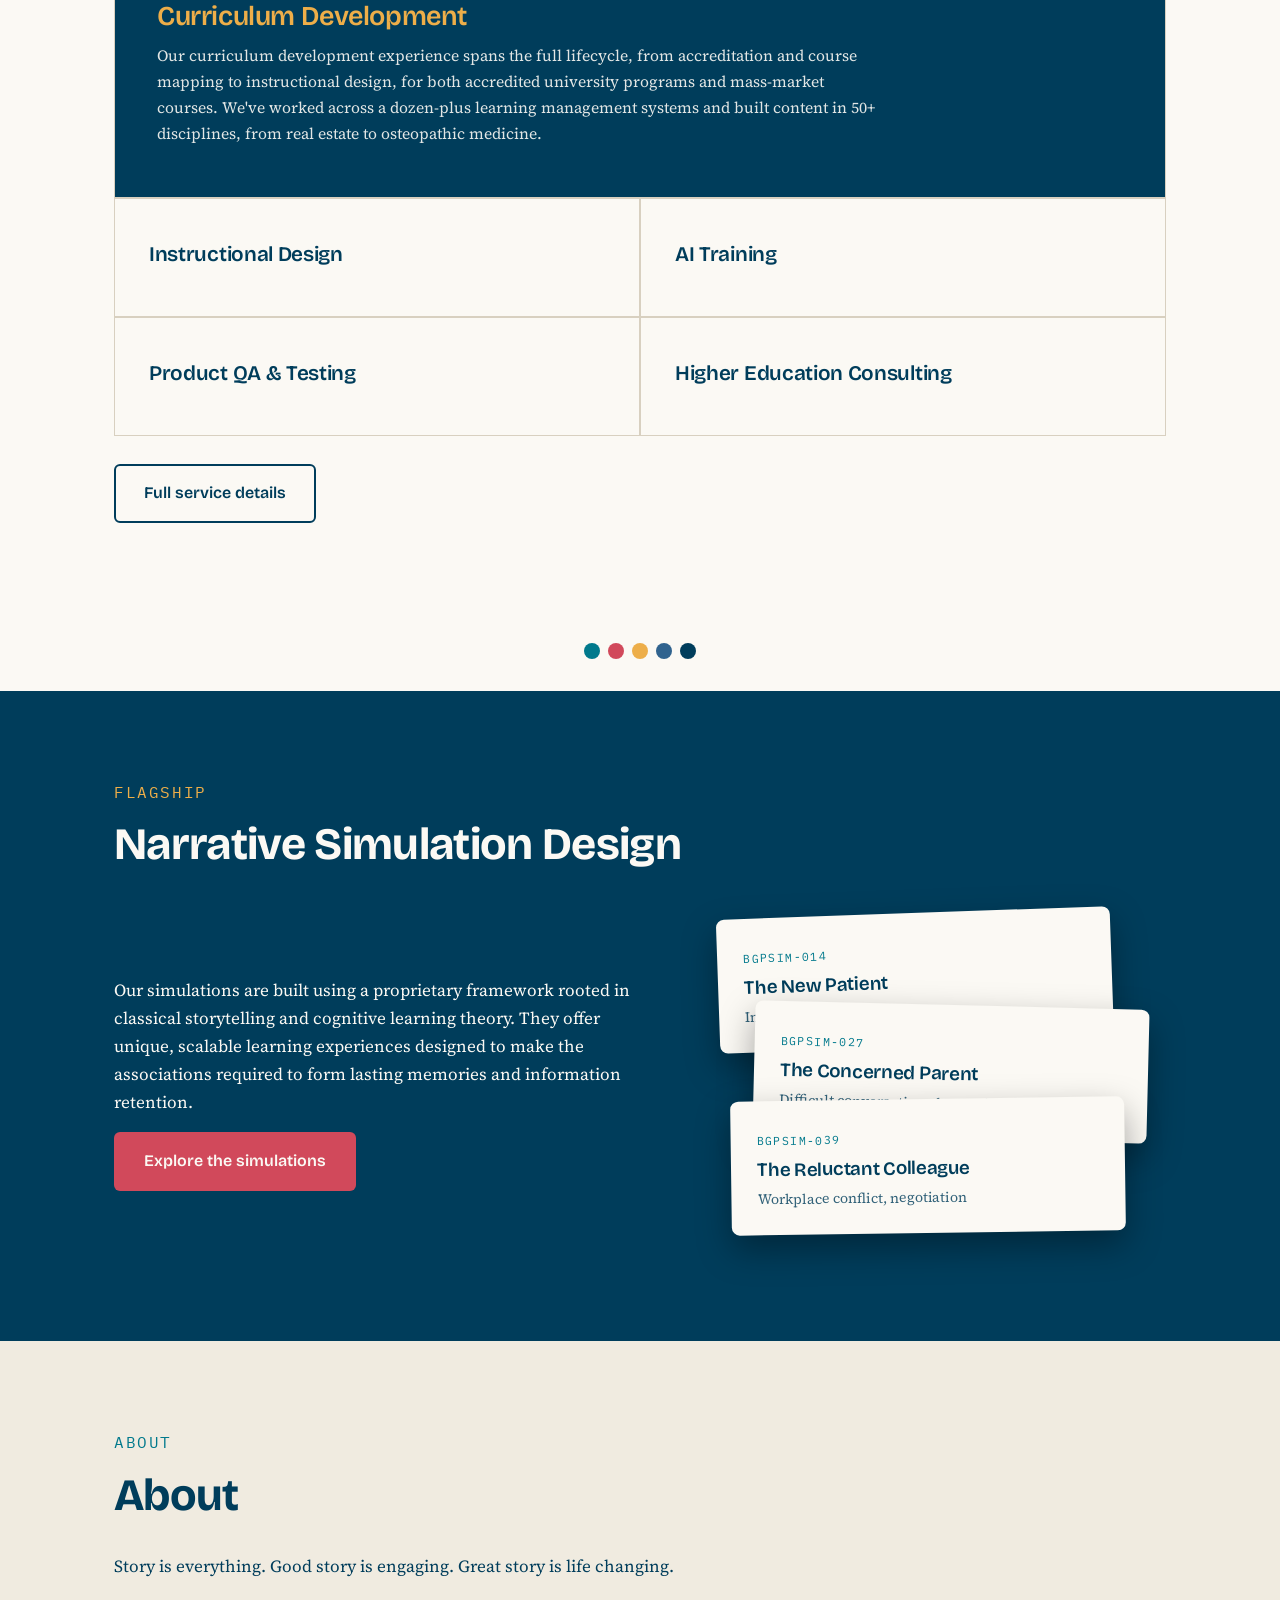
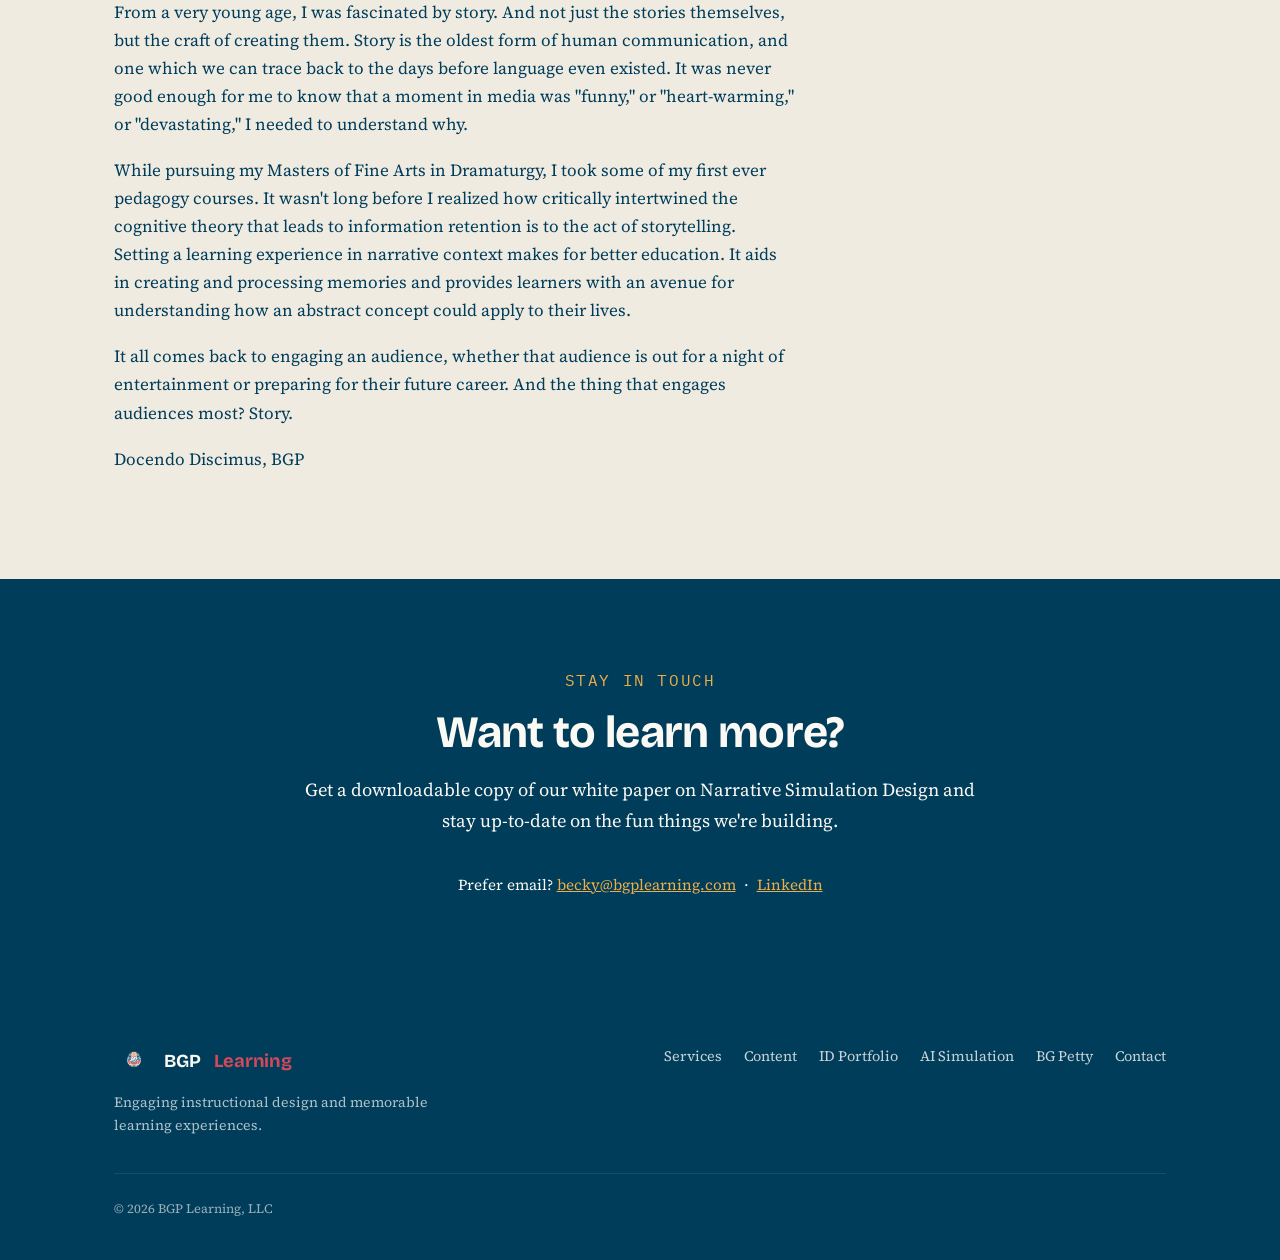
==== commit e407c8d6: "Add files via upload" ====
--- a/index.html
+++ b/index.html
@@ -49,12 +49,12 @@
 
 <section class="cred dark" aria-label="Credentials">
   <div class="wrap">
-    <p style="font-family:var(--font-display);font-weight:700;font-size:1.3rem;color:var(--paper);margin-bottom:28px">We have...</p>
+    <p style="font-family:var(--font-display);font-weight:700;font-size:1.3rem;color:var(--paper);margin-bottom:28px">By the Numbers</p>
     <div class="cred-grid">
-      <div class="cred-item"><span class="big">120+ Countries</span><span class="small">Where our content has been seen worldwide</span></div>
-      <div class="cred-item"><span class="big">50+ Disciplines</span><span class="small">With courses we've built</span></div>
       <div class="cred-item"><span class="big">19 Years</span><span class="small">Of curriculum design experience</span></div>
-      <div class="cred-item"><span class="big">2 Books</span><span class="small">Published creatively and professionally, in <a href="bgpetty.html">our poetry collection</a> and <a href="work/all-our-world-on-stage.html">our Palgrave chapter</a></span></div>
+      <div class="cred-item"><span class="big">120+ Countries</span><span class="small">Where our content is taught</span></div>
+      <div class="cred-item"><span class="big">50+ Disciplines</span><span class="small">Of educational content designed</span></div>
+      <div class="cred-item"><span class="big">2 Recent Publications</span><span class="small">Including <a href="bgpetty.html">my poetry collection</a> and <a href="work/all-our-world-on-stage.html">a Palgrave chapter</a></span></div>
     </div>
   </div>
 </section>
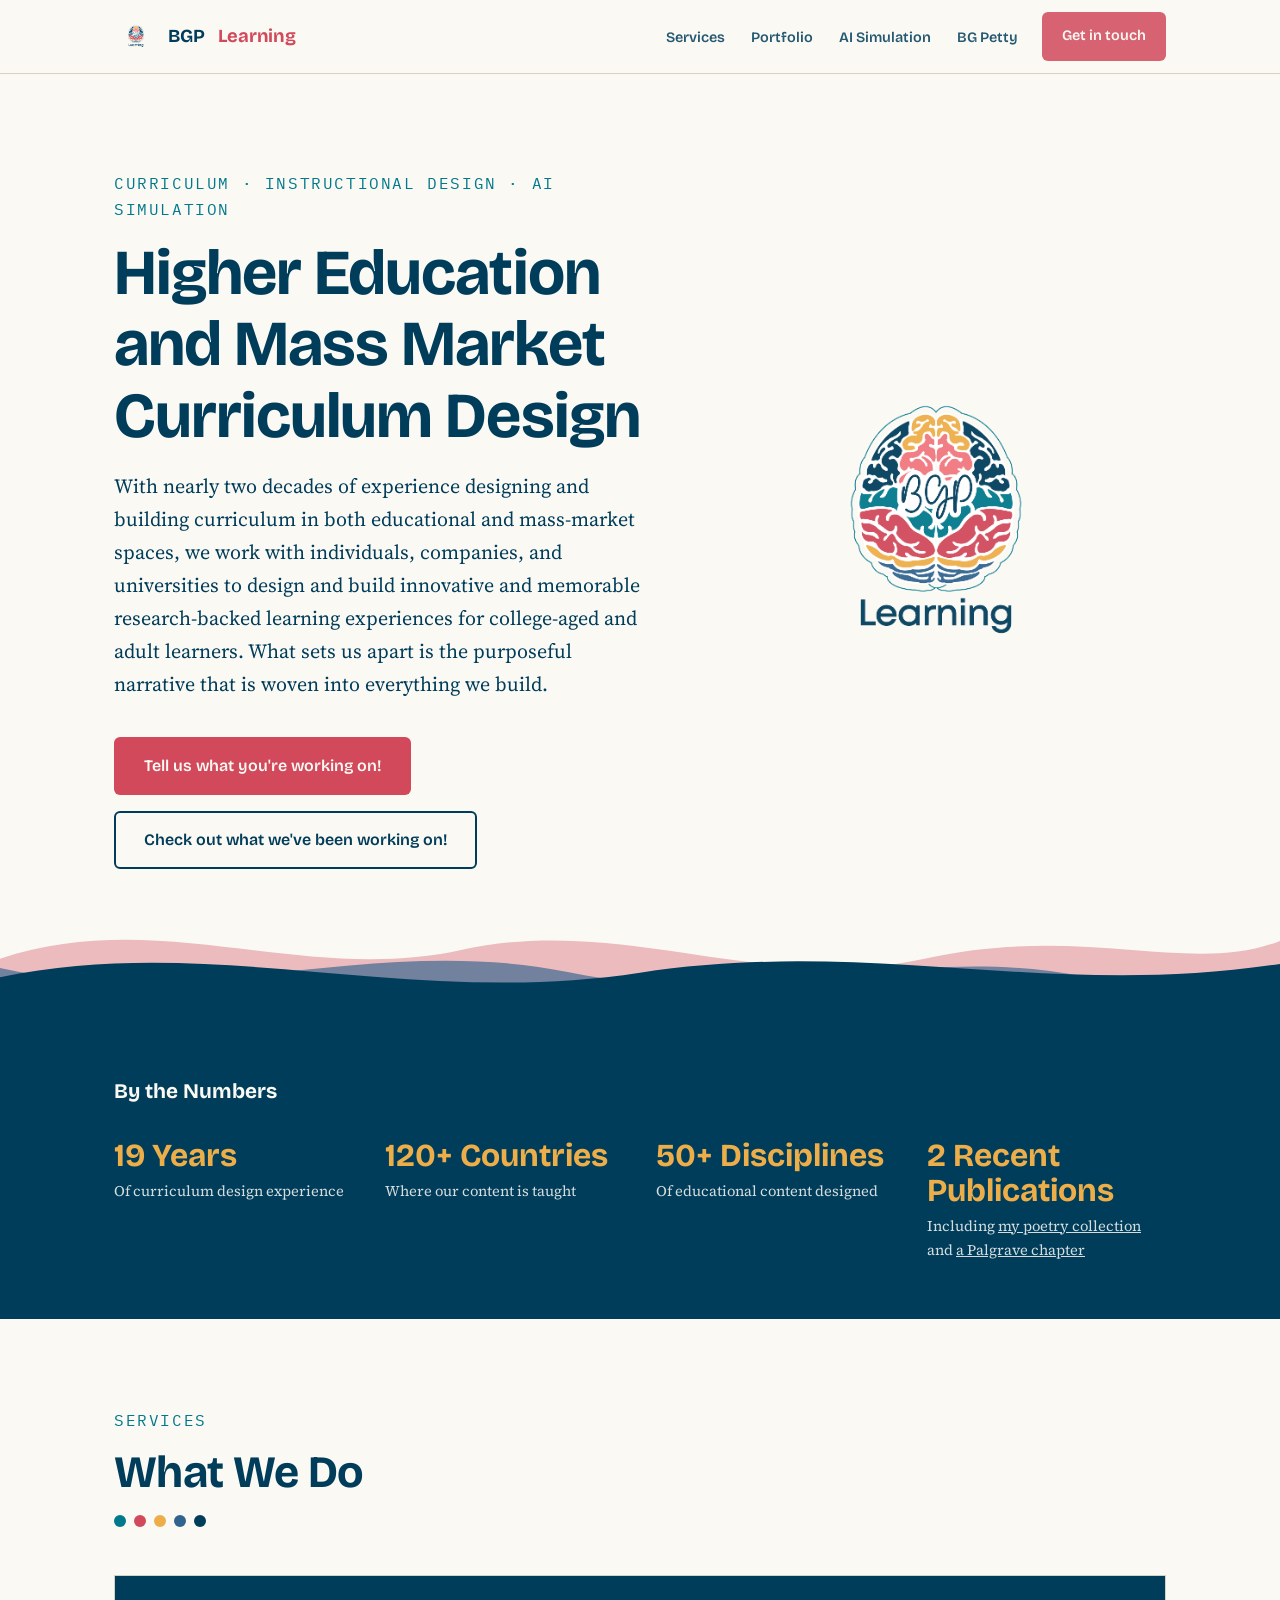
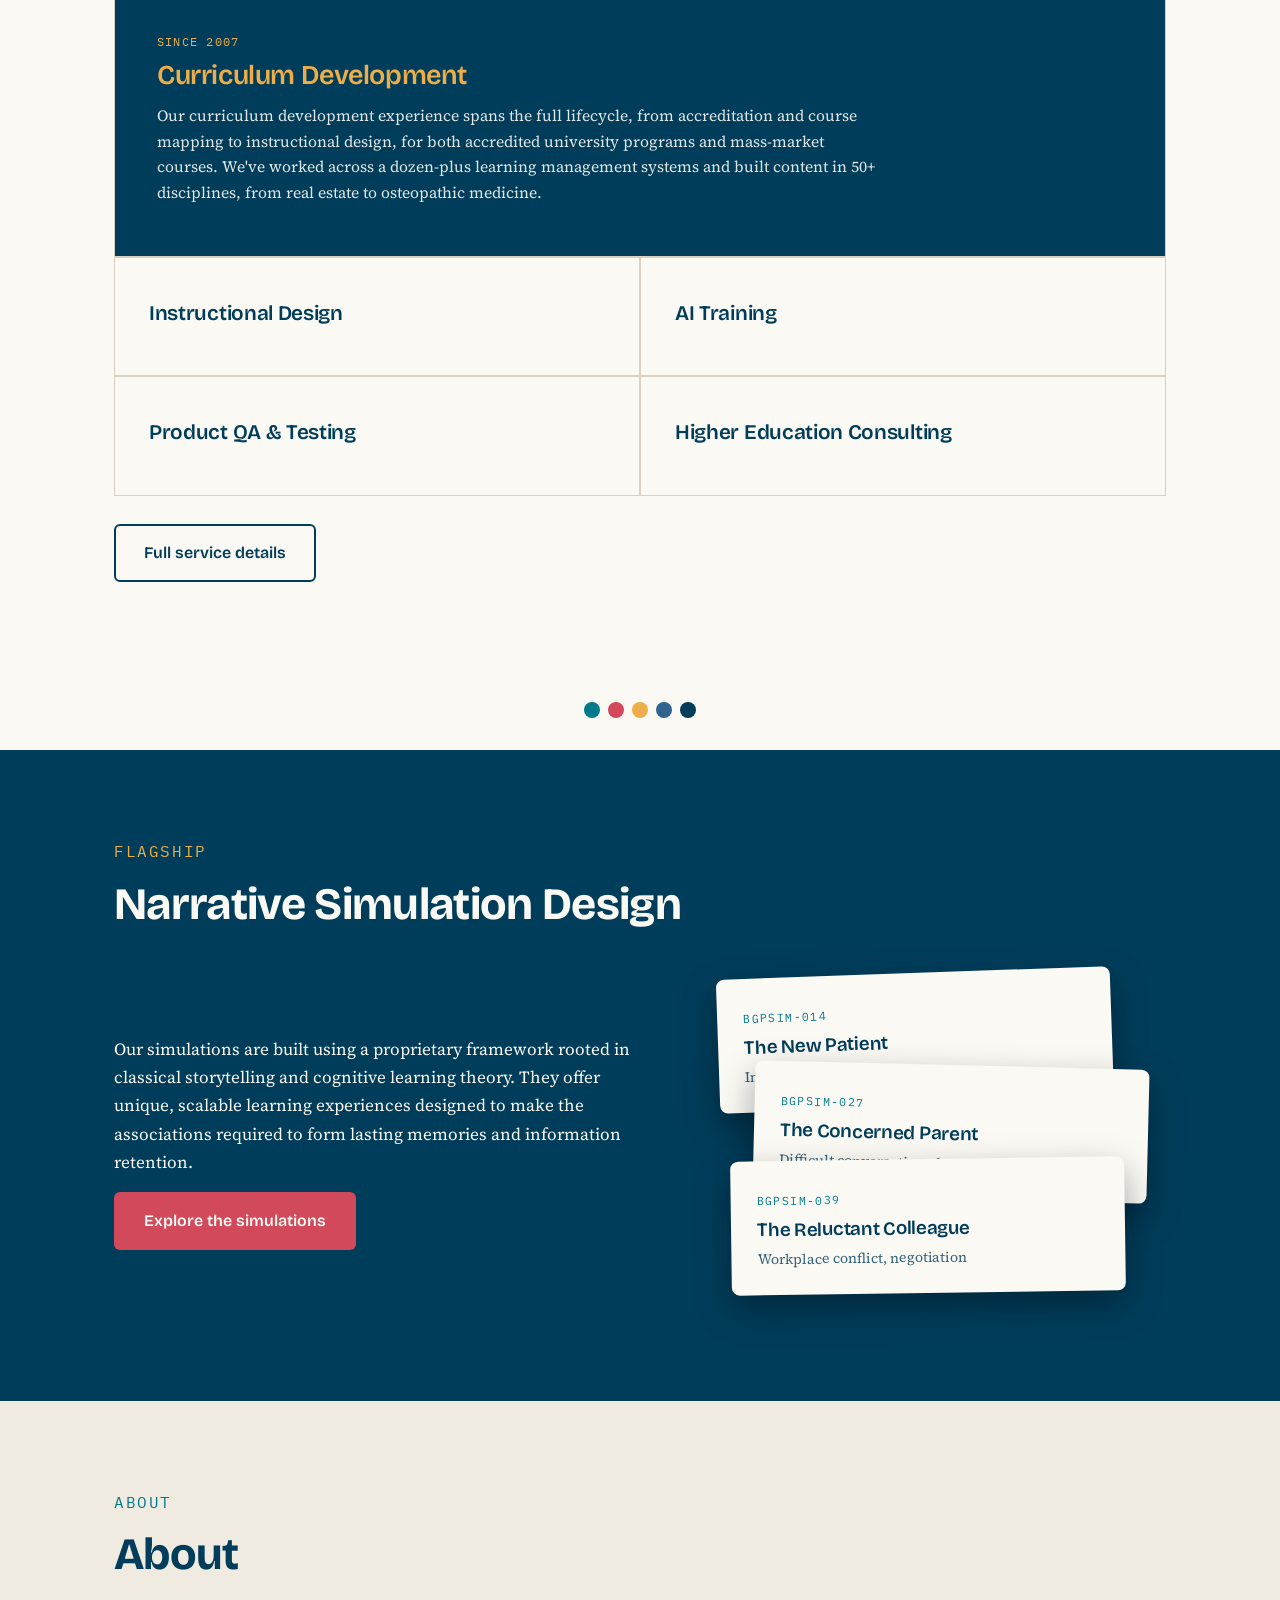
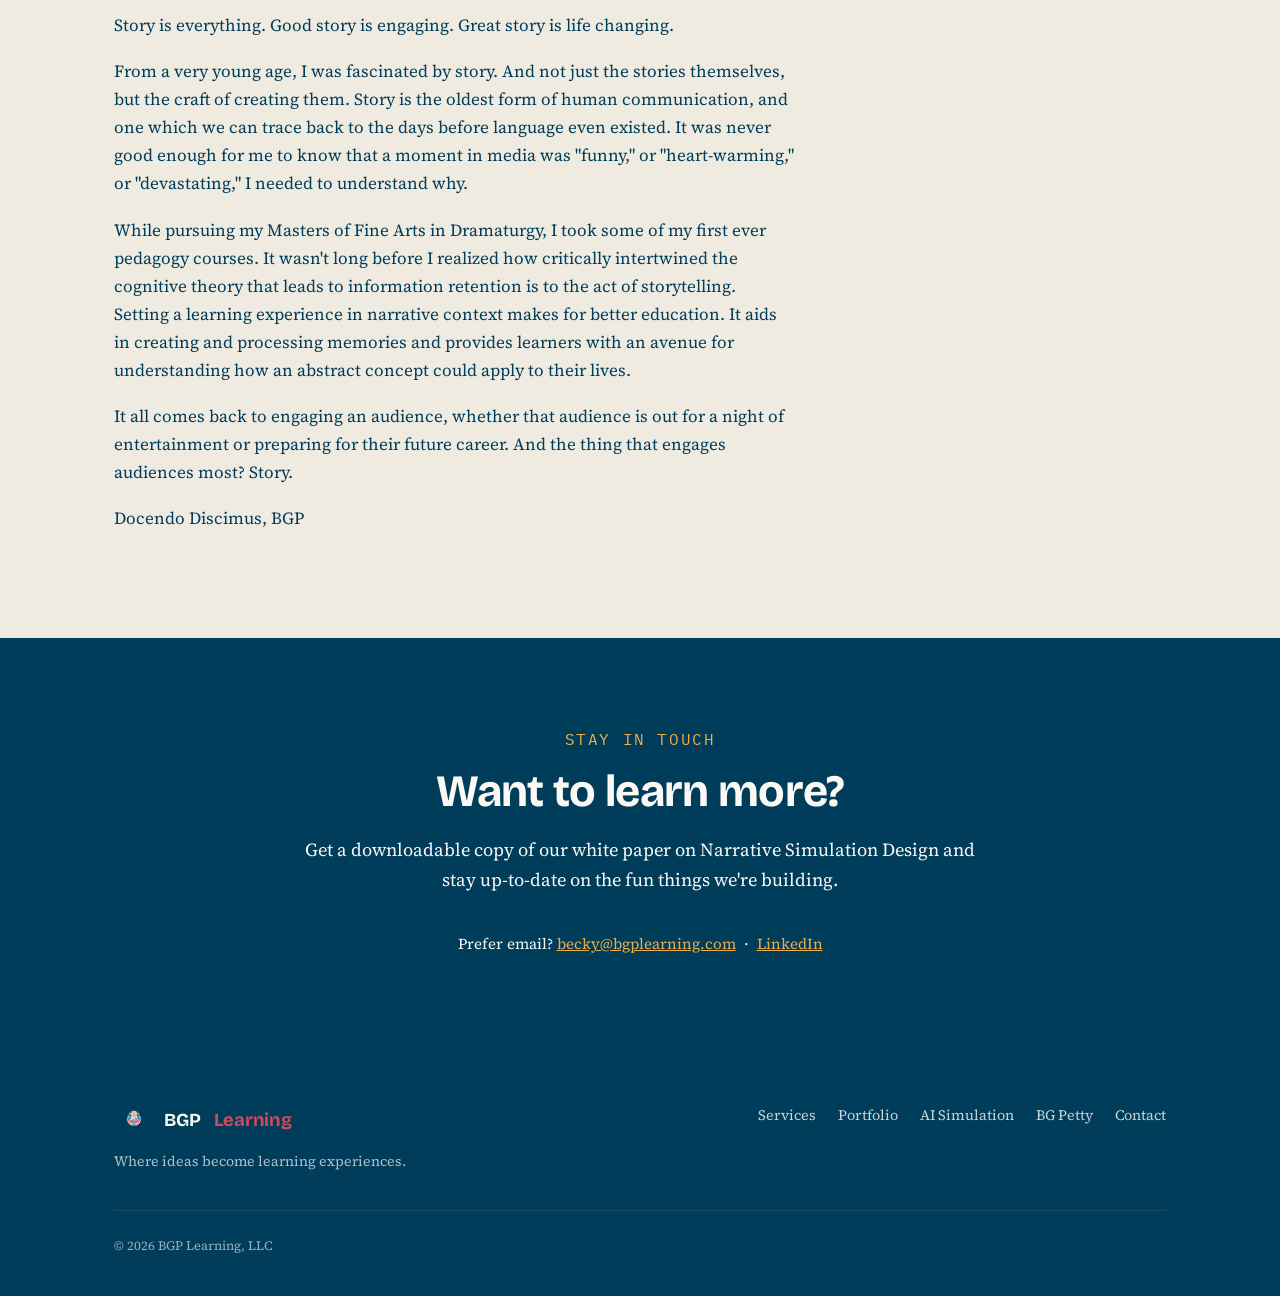
==== commit 57dae0ed: "Add files via upload" ====
--- a/index.html
+++ b/index.html
@@ -17,8 +17,8 @@
     <button class="nav-toggle" aria-expanded="false" aria-controls="navlinks" onclick="const l=document.getElementById('navlinks');this.setAttribute('aria-expanded',l.classList.toggle('open'));">&#9776;</button>
     <ul class="nav-links" id="navlinks">
       <li><a href="services.html">Services</a></li>
-      <li><a href="content.html">Content</a></li>
-      <li><a href="portfolio.html">ID Portfolio</a></li>
+      
+      <li><a href="portfolio.html">Portfolio</a></li>
       <li><a href="simulation.html">AI Simulation</a></li>
       <li><a href="bgpetty.html">BG Petty</a></li>
       <li><a class="btn btn-primary" href="#contact" style="padding:10px 18px;font-size:.9rem">Get in touch</a></li>
@@ -131,12 +131,12 @@
     <div class="foot-grid">
       <div class="foot-brand">
         <a class="logo" href="index.html" style="color:var(--paper)"><img src="images/bgp-logo.png" alt="" style="height:40px">BGP<span>&nbsp;Learning</span></a>
-        <p>Engaging instructional design and memorable learning experiences.</p>
+        <p>Where ideas become learning experiences.</p>
       </div>
       <ul class="foot-links">
         <li><a href="services.html">Services</a></li>
-        <li><a href="content.html">Content</a></li>
-        <li><a href="portfolio.html">ID Portfolio</a></li>
+        
+        <li><a href="portfolio.html">Portfolio</a></li>
         <li><a href="simulation.html">AI Simulation</a></li>
         <li><a href="bgpetty.html">BG Petty</a></li>
         <li><a href="mailto:becky@bgplearning.com">Contact</a></li>
--- a/styles.css
+++ b/styles.css
@@ -236,9 +236,42 @@
 /* hero split layout with large logo mark */
 .hero-split{display:flex;align-items:center;gap:56px;justify-content:space-between}
 .hero-text{flex:1;min-width:0}
-.hero-logo{flex-shrink:0;width:340px}
+.hero-logo{flex-shrink:0;width:460px}
 .hero-logo img{width:100%;height:auto;opacity:.94}
 @media (max-width:900px){
   .hero-split{flex-direction:column;align-items:flex-start;gap:32px}
-  .hero-logo{width:200px;order:-1;align-self:center}
-}
+  .hero-logo{width:260px;order:-1;align-self:center}
+}
+
+/* ============================================================
+   PORTFOLIO PAGE — tab bar + panels
+   ============================================================ */
+.tab-bar-wrap{background:var(--paper-mid);border-bottom:1px solid var(--line);position:sticky;top:65px;z-index:40}
+.tab-bar{display:flex;flex-wrap:wrap;gap:10px;padding:18px 0}
+.tab-btn{
+  font-family:var(--font-display);font-weight:600;font-size:.92rem;
+  padding:10px 18px;border-radius:999px;border:2px solid var(--line);
+  background:var(--paper);color:var(--ink);cursor:pointer;
+  transition:all .16s ease;white-space:nowrap;
+}
+.tab-btn:hover{border-color:var(--ink-soft)}
+.tab-btn.active{background:var(--berry);border-color:var(--berry);color:var(--paper)}
+.tab-btn:focus-visible{outline:3px solid var(--gold);outline-offset:2px}
+
+.tab-panels{padding-top:8px}
+.tab-panel{display:none;padding:56px 0}
+.tab-panel.active{display:block}
+.tab-panel:nth-of-type(even){background:var(--paper-mid)}
+
+@media (max-width:700px){
+  .tab-bar-wrap{position:static}
+  .tab-bar{gap:8px}
+  .tab-btn{padding:9px 14px;font-size:.86rem}
+}
+
+/* Design panel's nested mini sub-tab bar (smaller, inline, not sticky) */
+.tab-bar.sub{padding:0;gap:8px}
+.tab-btn.sub{padding:8px 16px;font-size:.85rem;background:var(--paper-mid);border-color:var(--line)}
+.tab-btn.sub.active{background:var(--berry);border-color:var(--berry);color:var(--paper)}
+.tab-panel.sub{padding:36px 0 0}
+.tab-panel.sub .wrap{padding:0}
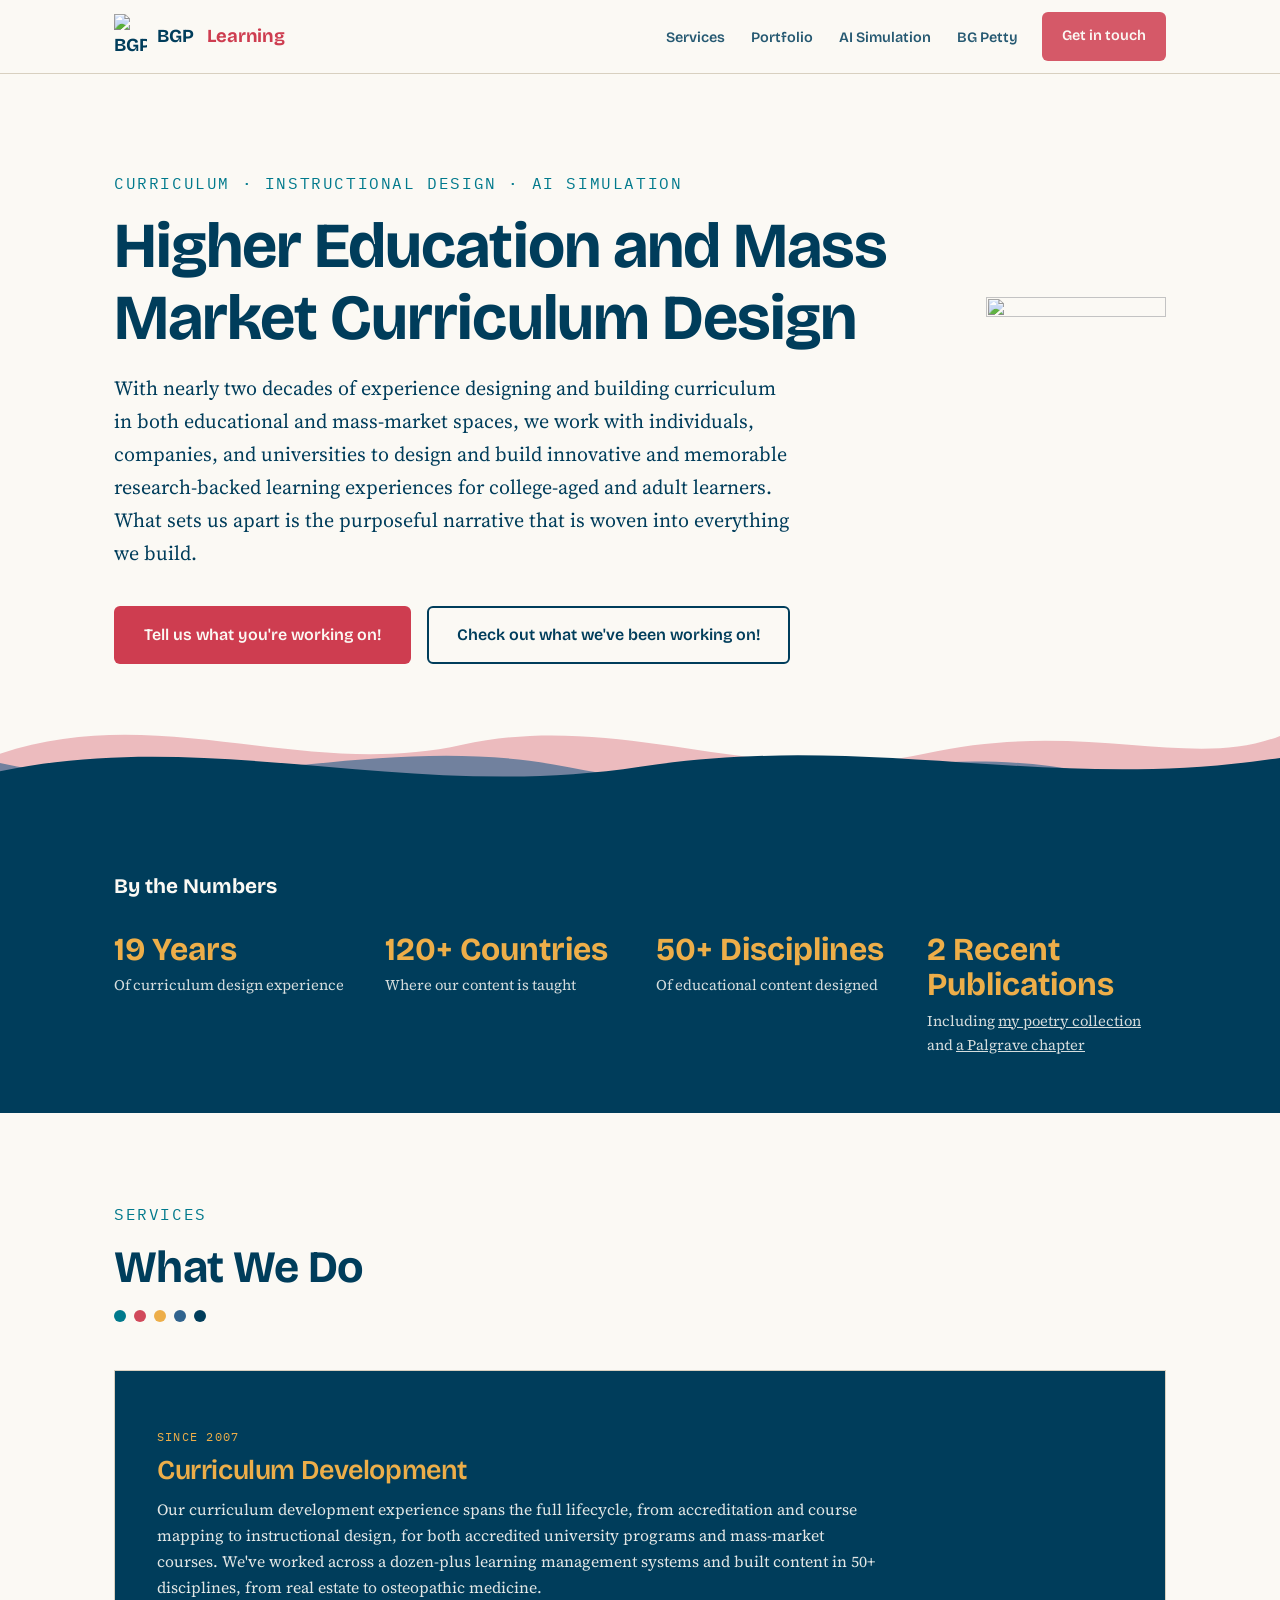
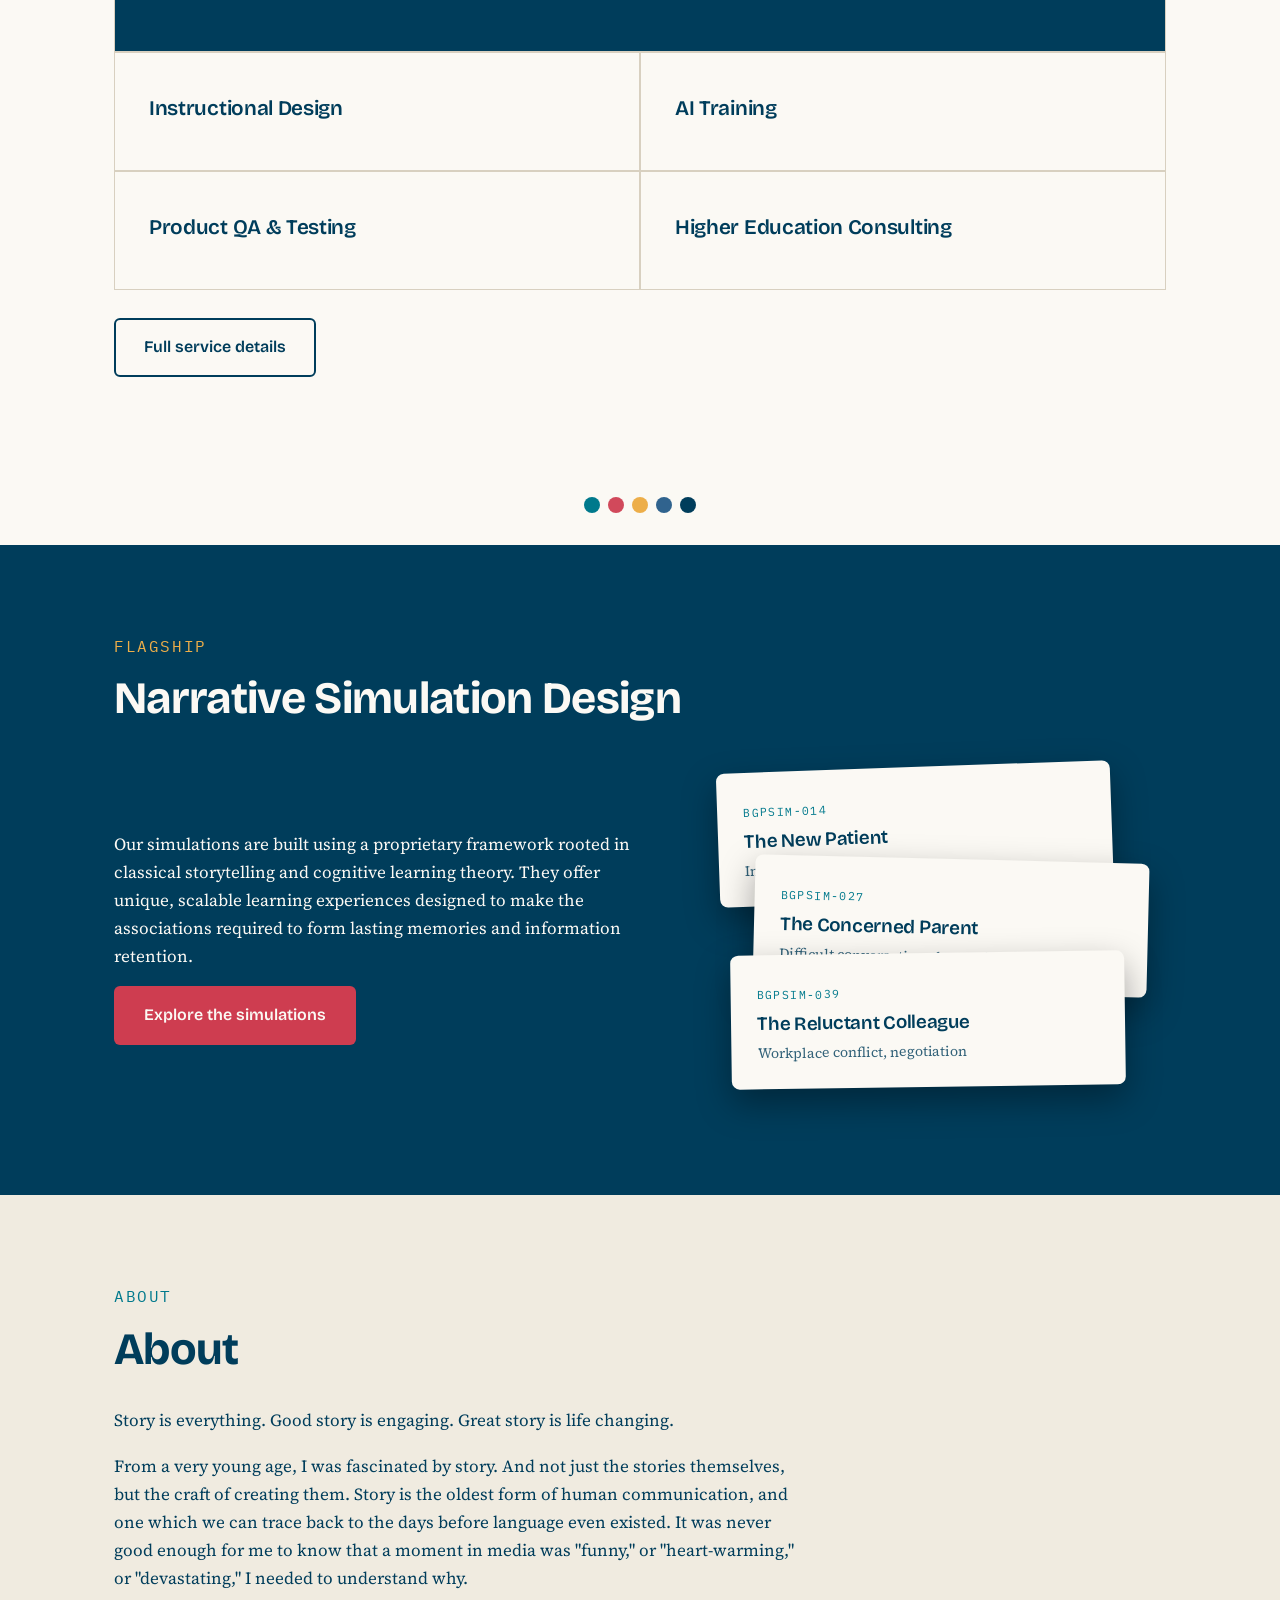
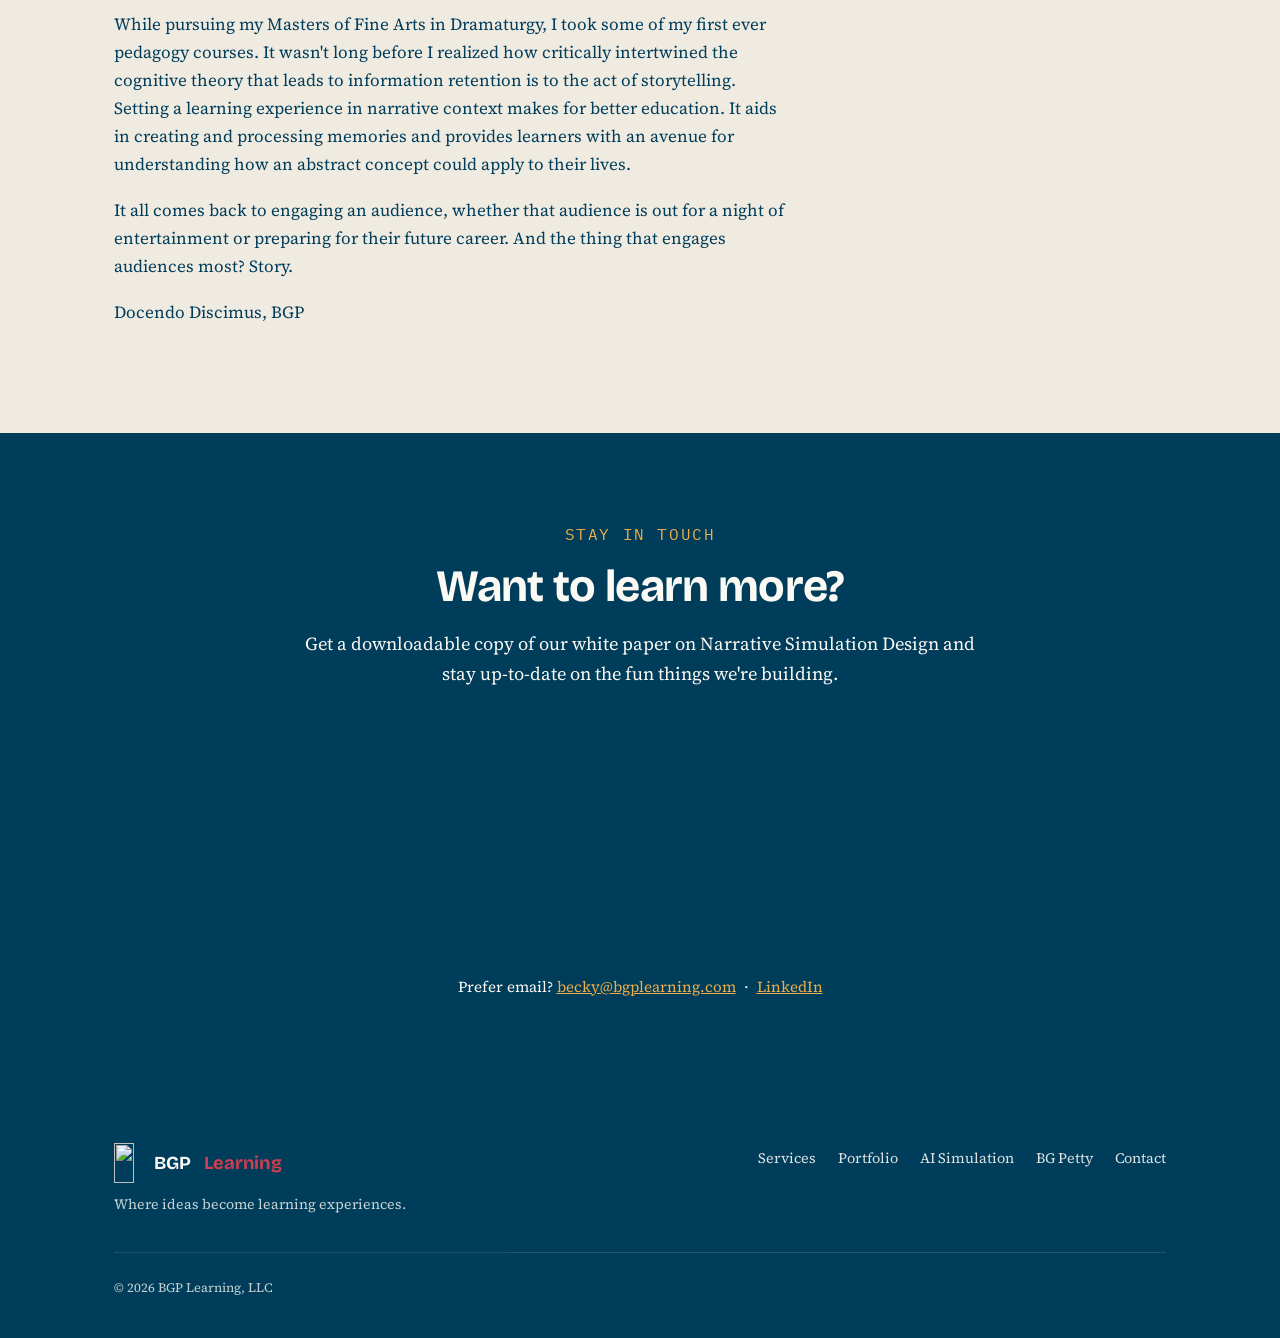
==== commit cacca9f1: "Add files via upload" ====
--- a/index.html
+++ b/index.html
@@ -4,17 +4,23 @@
 <meta charset="UTF-8"><meta name="viewport" content="width=device-width, initial-scale=1.0">
 <title>BGP Learning — Curriculum &amp; Learning Design</title>
 <meta name="description" content="BGP Learning designs story-driven curriculum for higher education and mass-market audiences, with nearly two decades of experience and AI-powered simulation.">
-<link rel="icon" type="image/png" href="images/bgp-logo.png">
+<link rel="icon" type="image/png" href="images/bgp-logo-favicon.png">
 <link rel="preconnect" href="https://fonts.googleapis.com"><link rel="preconnect" href="https://fonts.gstatic.com" crossorigin>
 <link href="https://fonts.googleapis.com/css2?family=Bricolage+Grotesque:opsz,wght@12..96,400;12..96,600;12..96,700&family=Source+Serif+4:opsz,ital,wght@8..60,0,400;8..60,0,600;8..60,1,400&family=IBM+Plex+Mono:wght@400;500&display=swap" rel="stylesheet">
+<meta name="theme-color" content="#003D5B">
+<link rel="canonical" href="https://bgplearning.com/">
+<meta property="og:title" content="BGP Learning — Curriculum &amp; Learning Design">
+<meta property="og:description" content="BGP Learning designs story-driven curriculum for higher education and mass-market audiences, with nearly two decades of experience and AI-powered simulation.">
+<meta property="og:url" content="https://bgplearning.com/">
+<meta property="og:type" content="website">
 <link rel="stylesheet" href="styles.css">
 </head>
 <body>
-
+<a class="skip-link" href="#main">Skip to content</a>
 <header>
   <nav class="nav" aria-label="Primary">
-    <a class="logo" href="index.html"><img src="images/bgp-logo.png" alt="BGP Learning brain logo">BGP<span>&nbsp;Learning</span></a>
-    <button class="nav-toggle" aria-expanded="false" aria-controls="navlinks" onclick="const l=document.getElementById('navlinks');this.setAttribute('aria-expanded',l.classList.toggle('open'));">&#9776;</button>
+    <a class="logo" href="index.html"><img decoding="async" width="120" height="160" src="images/bgp-logo-nav.png" alt="BGP Learning brain logo">BGP<span>&nbsp;Learning</span></a>
+    <button type="button" class="nav-toggle" aria-expanded="false" aria-controls="navlinks" aria-label="Menu">&#9776;</button>
     <ul class="nav-links" id="navlinks">
       <li><a href="services.html">Services</a></li>
       
@@ -26,7 +32,7 @@
   </nav>
 </header>
 
-<main>
+<main id="main">
 <section class="hero">
   <div class="hero-inner hero-split">
     <div class="hero-text">
@@ -39,7 +45,7 @@
       </div>
     </div>
     <div class="hero-logo" aria-hidden="true">
-      <img src="images/bgp-logo.png" alt="">
+      <img decoding="async" width="525" height="700" src="images/bgp-logo-hero.png" alt="">
     </div>
   </div>
   <div class="paper-layer layer-3" aria-hidden="true"><svg viewBox="0 0 1440 190" preserveAspectRatio="none" xmlns="http://www.w3.org/2000/svg"><path fill="#D1495B" d="M0,120 C180,60 340,150 520,110 C700,70 860,160 1040,120 C1220,80 1340,140 1440,100 L1440,190 L0,190 Z"/></svg></div>
@@ -130,7 +136,7 @@
   <div class="wrap">
     <div class="foot-grid">
       <div class="foot-brand">
-        <a class="logo" href="index.html" style="color:var(--paper)"><img src="images/bgp-logo.png" alt="" style="height:40px">BGP<span>&nbsp;Learning</span></a>
+        <a class="logo" href="index.html" style="color:var(--paper)"><img decoding="async" width="120" height="160" src="images/bgp-logo-nav.png" alt="" style="height:40px">BGP<span>&nbsp;Learning</span></a>
         <p>Where ideas become learning experiences.</p>
       </div>
       <ul class="foot-links">
@@ -148,6 +154,7 @@
     </div>
   </div>
 </footer>
-<script src="lightbox.js"></script>
+<script src="site.js" defer></script>
+<script src="lightbox.js" defer></script>
 </body>
 </html>
--- a/styles.css
+++ b/styles.css
@@ -6,7 +6,7 @@
 :root{
   --ink:#003D5B; --ink-soft:#30638E;
   --paper:#FBF9F4; --paper-mid:#F0EBE0;
-  --berry:#D1495B; --gold:#EDAE49; --teal:#00798C;
+  --berry:#D1495B; --berry-a11y:#CE3D50; --gold:#EDAE49; --teal:#00798C;
   --line:#D8D0C0;
   --font-display:'Bricolage Grotesque',sans-serif;
   --font-body:'Source Serif 4',Georgia,serif;
@@ -14,6 +14,9 @@
   --w:1100px; --w-text:680px;
 }
 *{margin:0;padding:0;box-sizing:border-box}
+/* skip link for keyboard users — visually hidden until focused */
+.skip-link{position:absolute;left:-9999px;top:0;z-index:100;background:var(--ink);color:var(--paper);font-family:var(--font-display);font-weight:600;padding:12px 20px;border-radius:0 0 6px 0;text-decoration:none}
+.skip-link:focus{left:0}
 html{scroll-behavior:smooth}
 @media (prefers-reduced-motion:reduce){
   html{scroll-behavior:auto}
@@ -22,6 +25,7 @@
 body{font-family:var(--font-body);font-size:1.0625rem;line-height:1.65;color:var(--ink);background:var(--paper)}
 img{max-width:100%;display:block}
 a{color:inherit}
+a:focus-visible{outline:3px solid var(--gold);outline-offset:3px;border-radius:2px}
 .wrap{max-width:var(--w);margin:0 auto;padding:0 24px}
 .eyebrow{font-family:var(--font-mono);font-size:1rem;letter-spacing:.1em;text-transform:uppercase;color:var(--teal);display:block;margin-bottom:14px}
 .dark .eyebrow{color:var(--gold)}
@@ -44,7 +48,7 @@
 .dots{display:flex;gap:8px;margin:18px 0;align-items:center}
 .dots i{width:12px;height:12px;border-radius:50%;display:block}
 .dots.lg i{width:16px;height:16px}
-.dots.sm i{width:8px;height:8px;gap:6px}
+.dots.sm i{width:8px;height:8px}
 .dots.center{justify-content:center;margin:32px auto}
 .dots i:nth-child(1){background:var(--teal)}
 .dots i:nth-child(2){background:var(--berry)}
@@ -56,7 +60,7 @@
 .btn{display:inline-block;font-family:var(--font-display);font-weight:600;font-size:1rem;text-decoration:none;padding:14px 28px;border-radius:6px;border:2px solid transparent;cursor:pointer;transition:transform .16s cubic-bezier(.34,1.56,.64,1),box-shadow .16s ease}
 .btn:hover{transform:translateY(-3px) rotate(-.5deg);box-shadow:0 8px 18px rgba(0,61,91,.22)}
 .btn:focus-visible{outline:3px solid var(--gold);outline-offset:3px}
-.btn-primary{background:var(--berry);color:var(--paper)}
+.btn-primary{background:var(--berry-a11y);color:var(--paper)}
 .btn-ghost{border-color:var(--ink);color:var(--ink);background:transparent}
 .dark .btn-ghost{border-color:var(--paper);color:var(--paper)}
 
@@ -65,7 +69,7 @@
 .nav{display:flex;align-items:center;justify-content:space-between;padding:12px 24px;max-width:var(--w);margin:0 auto}
 .logo{display:flex;align-items:center;gap:10px;font-family:var(--font-display);font-weight:700;font-size:1.15rem;text-decoration:none;letter-spacing:-.01em}
 .logo img{height:44px;width:auto}
-.logo span{color:var(--berry)}
+.logo span{color:var(--berry-a11y)}
 .nav-links{display:flex;gap:22px;list-style:none;align-items:center}
 .nav-links a{font-family:var(--font-display);font-weight:600;font-size:.9rem;text-decoration:none;opacity:.85;padding:6px 2px;border-bottom:3px solid transparent}
 .nav-links a:hover{opacity:1}
@@ -79,11 +83,10 @@
 
 /* page hero (interior pages) */
 .page-hero{padding:72px 0 40px;position:relative;overflow:hidden}
-.page-hero h1{max-width:14em}
 /* home hero */
 .hero{position:relative;padding:96px 0 150px;overflow:hidden}
 .hero-inner{max-width:var(--w);margin:0 auto;padding:0 24px;position:relative;z-index:3}
-.hero h1{font-size:clamp(2.7rem,6vw,4rem);max-width:12.5em}
+.hero h1{font-size:clamp(2.7rem,6vw,4rem)}
 .hero h1 em{font-style:normal;color:var(--berry)}
 .hero .lede{font-size:1.25rem}
 .hero-ctas{margin-top:36px;display:flex;gap:16px;flex-wrap:wrap}
@@ -106,6 +109,7 @@
 .cred-item .big{font-family:var(--font-display);font-size:2rem;font-weight:700;color:var(--gold);display:block;line-height:1.1}
 .cred-item .small{font-size:.92rem;opacity:.85;margin-top:6px;display:block}
 .cred-item a{color:inherit}
+a:focus-visible{outline:3px solid var(--gold);outline-offset:3px;border-radius:2px}
 @media (max-width:800px){.cred-grid{grid-template-columns:repeat(2,1fr)}}
 
 /* service grid */
@@ -135,7 +139,7 @@
 .card-body .tag{font-family:var(--font-mono);font-size:.7rem;letter-spacing:.12em;text-transform:uppercase;color:var(--teal)}
 .card-body h3{font-size:1.15rem}
 .card-body p{font-size:.92rem;opacity:.88}
-.card-body .card-link{margin-top:auto;font-family:var(--font-display);font-weight:600;font-size:.88rem;color:var(--berry);text-decoration:none}
+.card-body .card-link{margin-top:auto;font-family:var(--font-display);font-weight:600;font-size:.88rem;color:var(--berry-a11y);text-decoration:none}
 .card-body .card-link:hover{text-decoration:underline}
 @media (max-width:900px){.card-grid{grid-template-columns:1fr 1fr}}
 @media (max-width:640px){.card-grid,.card-grid.two{grid-template-columns:1fr}}
@@ -169,32 +173,36 @@
 .signup h2{margin:0 auto}
 .signup .lede{margin:18px auto 0}
 .signup-form{margin:36px auto 0;display:flex;gap:12px;max-width:520px;flex-wrap:wrap;justify-content:center}
-.signup-form input[type=email]{flex:1;min-width:240px;font-family:var(--font-body);font-size:1rem;padding:14px 18px;border:2px solid var(--ink);border-radius:6px;background:var(--paper);color:var(--ink)}
-.signup-form input[type=email]:focus-visible{outline:3px solid var(--gold);outline-offset:2px}
+.signup-form input[type="email"]{flex:1;min-width:240px;font-family:var(--font-body);font-size:1rem;padding:14px 18px;border:2px solid var(--ink);border-radius:6px;background:var(--paper);color:var(--ink)}
+.signup-form input[type="email"]:focus-visible{outline:3px solid var(--gold);outline-offset:2px}
 .signup .consent{margin-top:18px;font-size:.85rem;opacity:.75;display:flex;gap:10px;align-items:flex-start;justify-content:center;max-width:480px;margin-left:auto;margin-right:auto;text-align:left}
 .signup .consent input{margin-top:4px}
 
 /* footer */
 footer{background:var(--ink);color:var(--paper);padding:56px 0 40px;margin-top:0}
 .foot-grid{display:flex;justify-content:space-between;gap:32px;flex-wrap:wrap}
-.foot-brand p{font-size:.88rem;opacity:.7;margin-top:10px;max-width:26em}
+.foot-brand p{font-size:.88rem;opacity:.8;margin-top:10px;max-width:26em}
 .foot-links{list-style:none;display:flex;gap:22px;flex-wrap:wrap}
-.foot-links a{font-size:.9rem;opacity:.8;text-decoration:none}
+.foot-links a{font-size:.9rem;opacity:.88;text-decoration:none}
 .foot-links a:hover{opacity:1}
-.foot-legal{margin-top:36px;padding-top:24px;border-top:1px solid rgba(251,249,244,.15);font-size:.8rem;opacity:.6;display:flex;justify-content:space-between;flex-wrap:wrap;gap:12px}
+.foot-legal{margin-top:36px;padding-top:24px;border-top:1px solid rgba(251,249,244,.15);font-size:.8rem;opacity:.78;display:flex;justify-content:space-between;flex-wrap:wrap;gap:12px}
 
 /* prose blocks (detail pages) */
 .prose{max-width:var(--w-text);margin-top:32px}
 .prose p{margin-bottom:18px}
 .prose h2{font-size:1.5rem;margin:36px 0 14px}
-.backlink{font-family:var(--font-display);font-weight:600;font-size:.9rem;text-decoration:none;color:var(--berry)}
-
+.backlink{font-family:var(--font-display);font-weight:600;font-size:.9rem;text-decoration:none;color:var(--berry-a11y)}
+
+
+/* keyboard focus for lightbox trigger images */
+.card-thumb img:focus-visible,[data-lightbox]:focus-visible{outline:3px solid var(--gold);outline-offset:3px}
 
 /* lightbox (site-wide, for any .card-thumb / feature image marked data-lightbox) */
 .lightbox-overlay{position:fixed;inset:0;background:rgba(0,25,37,.92);z-index:999;display:none;align-items:center;justify-content:center;padding:40px;cursor:zoom-out}
 .lightbox-overlay.open{display:flex}
 .lightbox-overlay img{max-width:100%;max-height:100%;border-radius:6px;box-shadow:0 20px 60px rgba(0,0,0,.5)}
 .lightbox-close{position:fixed;top:20px;right:28px;color:var(--paper);font-family:var(--font-display);font-size:2rem;background:none;border:none;cursor:pointer;z-index:1000;line-height:1}
+.lightbox-close:focus-visible{outline:3px solid var(--gold);outline-offset:3px;border-radius:4px}
 
 
 /* ============================================================
@@ -230,17 +238,22 @@
    dark signup band. Kit's own form styling is customized separately
    in the Kit dashboard (Forms > Design) to match the site's palette:
    berry #D1495B button, dark background, light text. */
-.signup-form.kit-embed{display:block;max-width:520px;margin:36px auto 0}
+.signup-form.kit-embed{display:block;max-width:520px;margin:36px auto 0;min-height:220px}
+/* min-height reserves space for the async-loaded Kit form so it
+   doesn't cause a layout shift when the script injects it after
+   the rest of the page has already rendered. Adjust this number
+   once you can see the real rendered form height on the live site;
+   this sandbox can't reach kit.com to measure it directly. */
 .signup-form.kit-embed .formkit-form{background:transparent!important}
 
 /* hero split layout with large logo mark */
 .hero-split{display:flex;align-items:center;gap:56px;justify-content:space-between}
 .hero-text{flex:1;min-width:0}
-.hero-logo{flex-shrink:0;width:460px}
-.hero-logo img{width:100%;height:auto;opacity:.94}
+.hero-logo{flex-shrink:0;width:180px}
+.hero-logo img{width:100%;height:auto;aspect-ratio:525/700;opacity:.94}
 @media (max-width:900px){
   .hero-split{flex-direction:column;align-items:flex-start;gap:32px}
-  .hero-logo{width:260px;order:-1;align-self:center}
+  .hero-logo{width:150px;order:-1;align-self:center}
 }
 
 /* ============================================================
@@ -255,7 +268,7 @@
   transition:all .16s ease;white-space:nowrap;
 }
 .tab-btn:hover{border-color:var(--ink-soft)}
-.tab-btn.active{background:var(--berry);border-color:var(--berry);color:var(--paper)}
+.tab-btn.active{background:var(--berry-a11y);border-color:var(--berry-a11y);color:var(--paper)}
 .tab-btn:focus-visible{outline:3px solid var(--gold);outline-offset:2px}
 
 .tab-panels{padding-top:8px}
@@ -272,6 +285,11 @@
 /* Design panel's nested mini sub-tab bar (smaller, inline, not sticky) */
 .tab-bar.sub{padding:0;gap:8px}
 .tab-btn.sub{padding:8px 16px;font-size:.85rem;background:var(--paper-mid);border-color:var(--line)}
-.tab-btn.sub.active{background:var(--berry);border-color:var(--berry);color:var(--paper)}
+.tab-btn.sub.active{background:var(--berry-a11y);border-color:var(--berry-a11y);color:var(--paper)}
 .tab-panel.sub{padding:36px 0 0}
 .tab-panel.sub .wrap{padding:0}
+
+/* Secondary-page headers (Services, Portfolio, BG Petty, work pages)
+   run slightly smaller than the hero h1 so their typically-longer
+   phrases have a better chance of resolving to a clean line break. */
+.page-hero h1{font-size:clamp(2.1rem,4.4vw,3rem)}
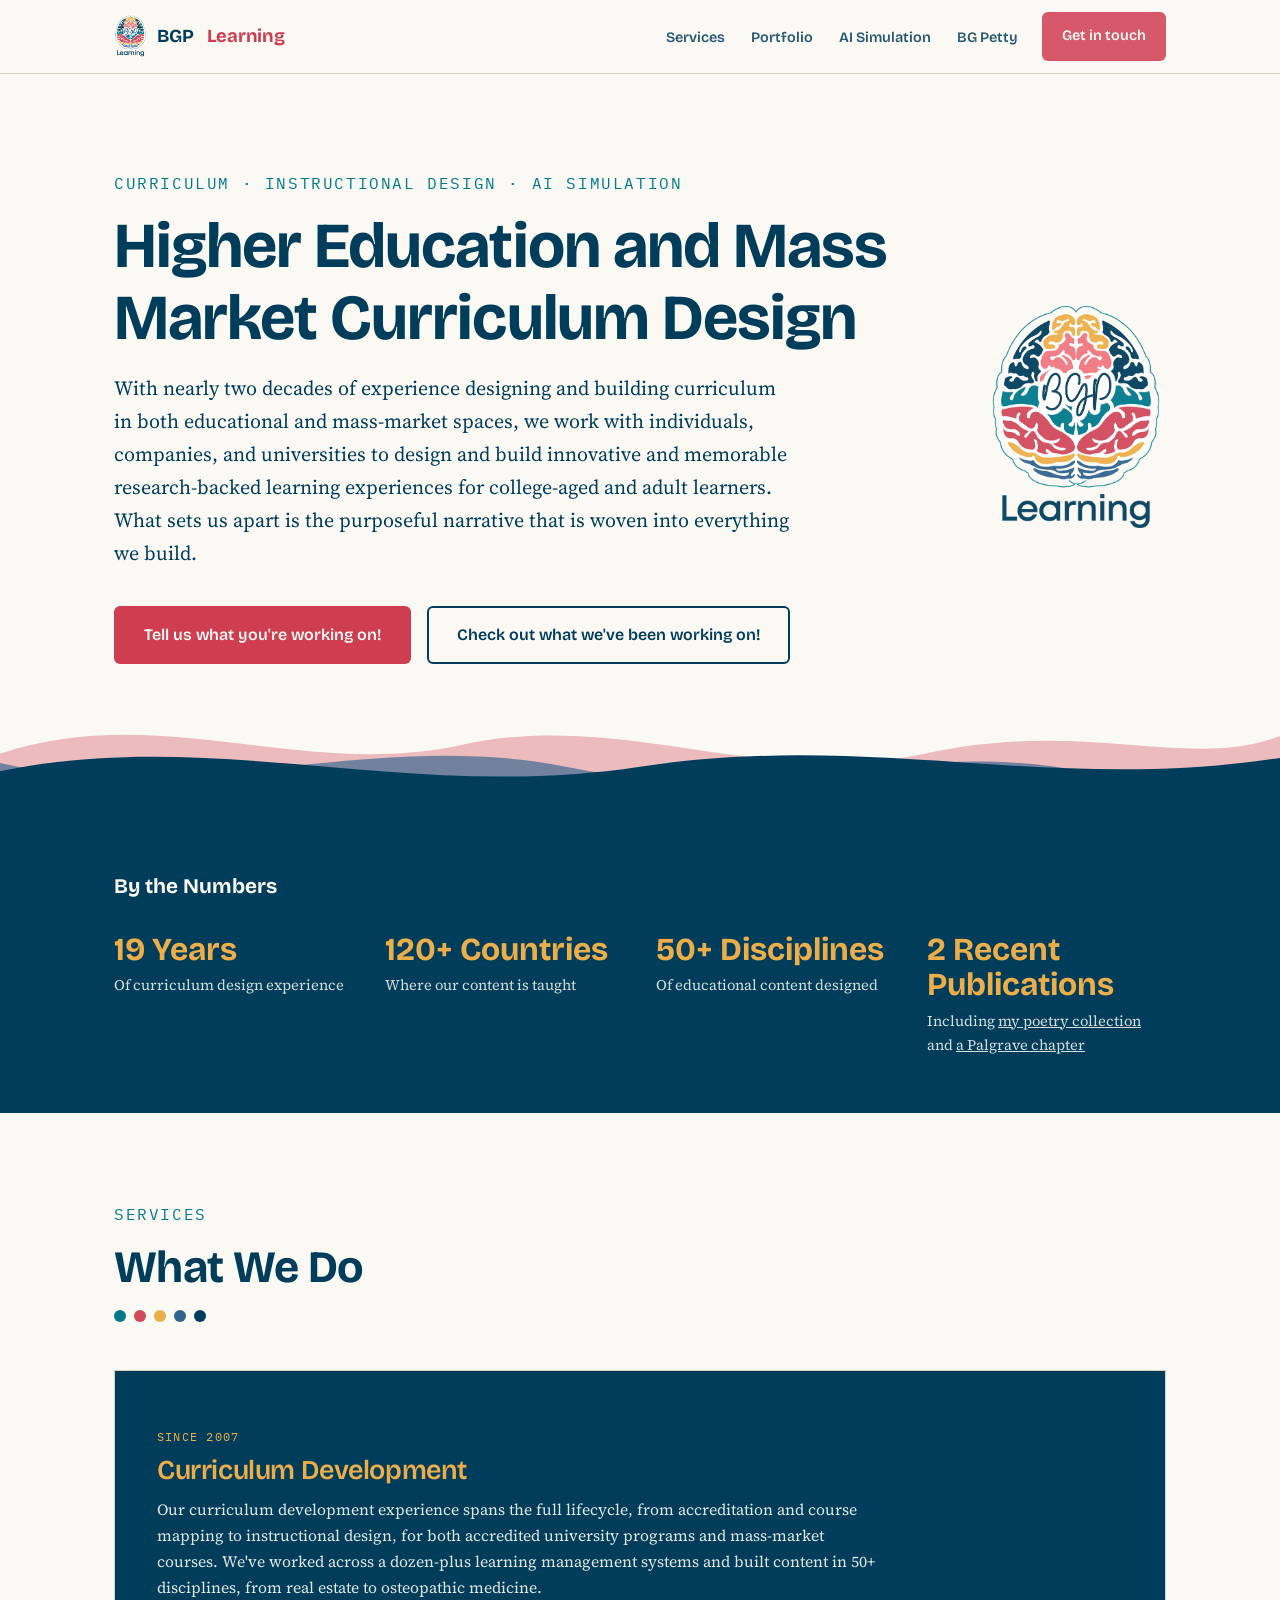
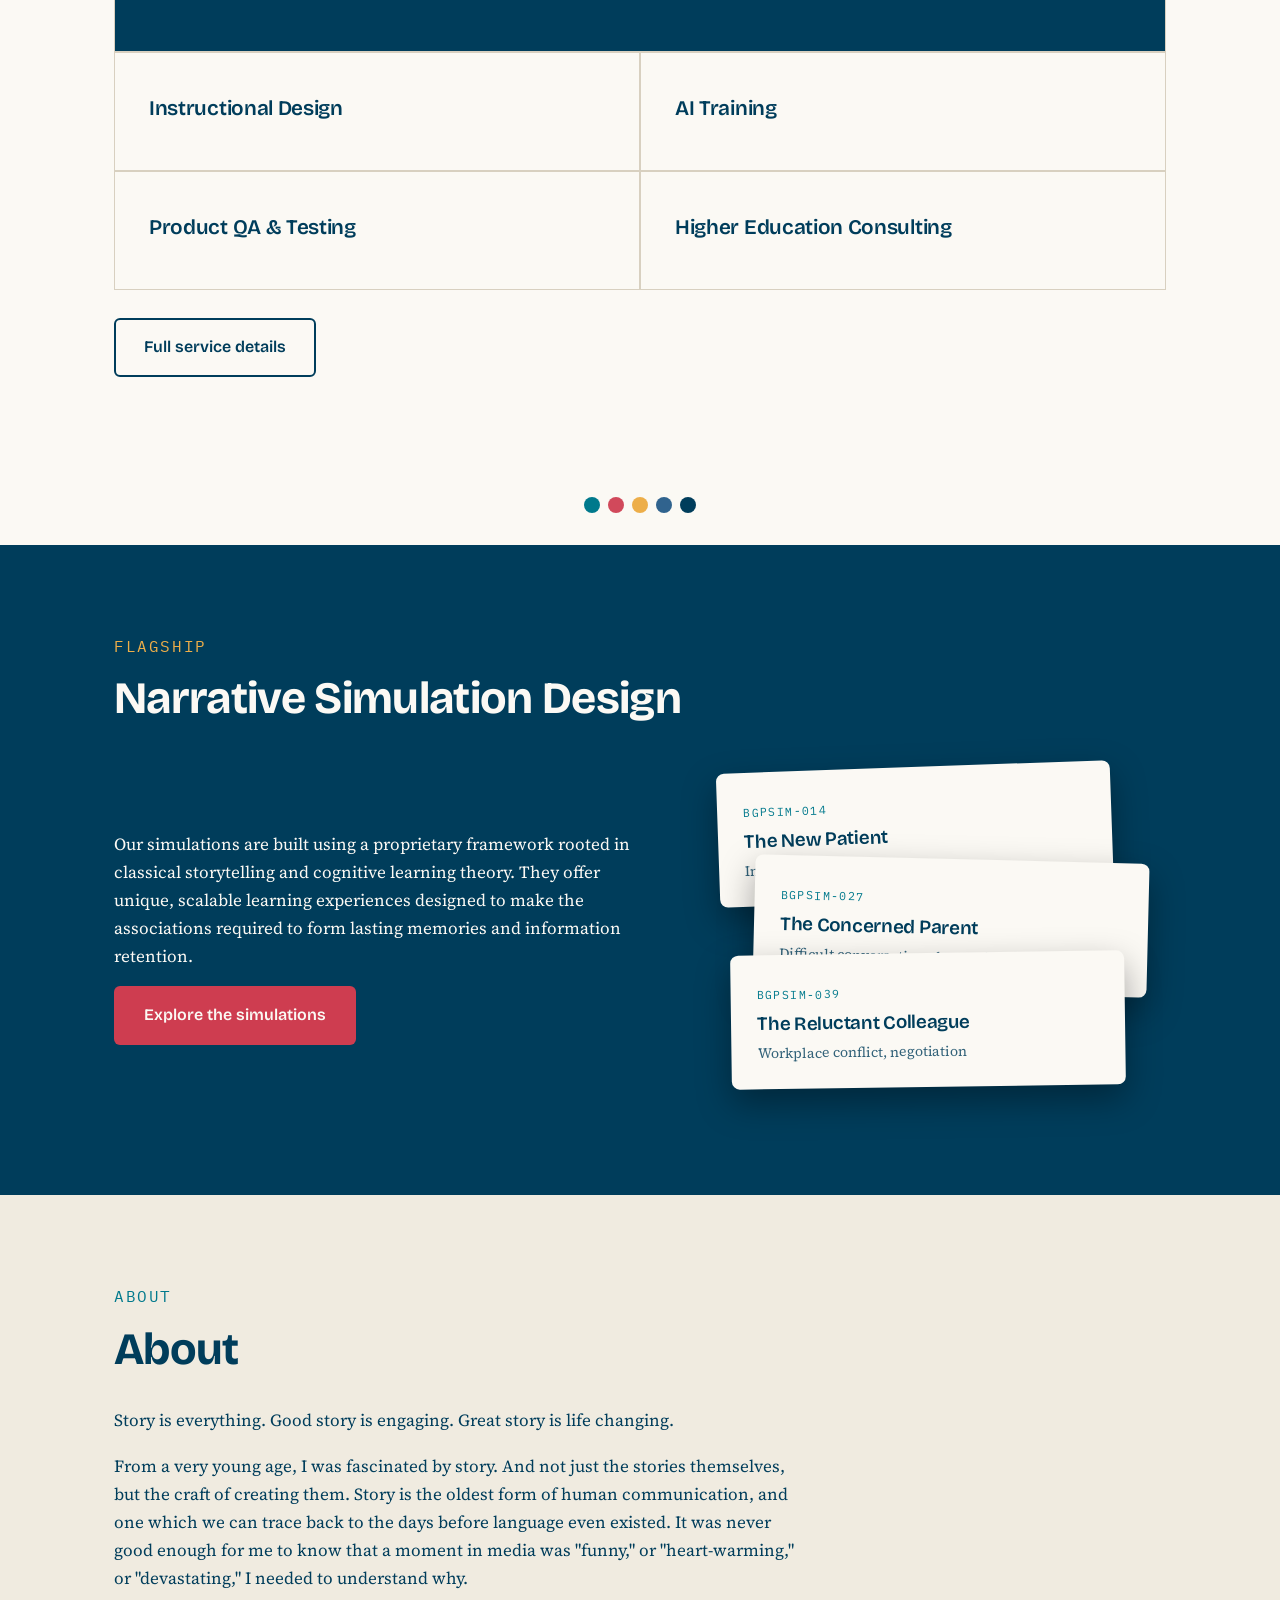
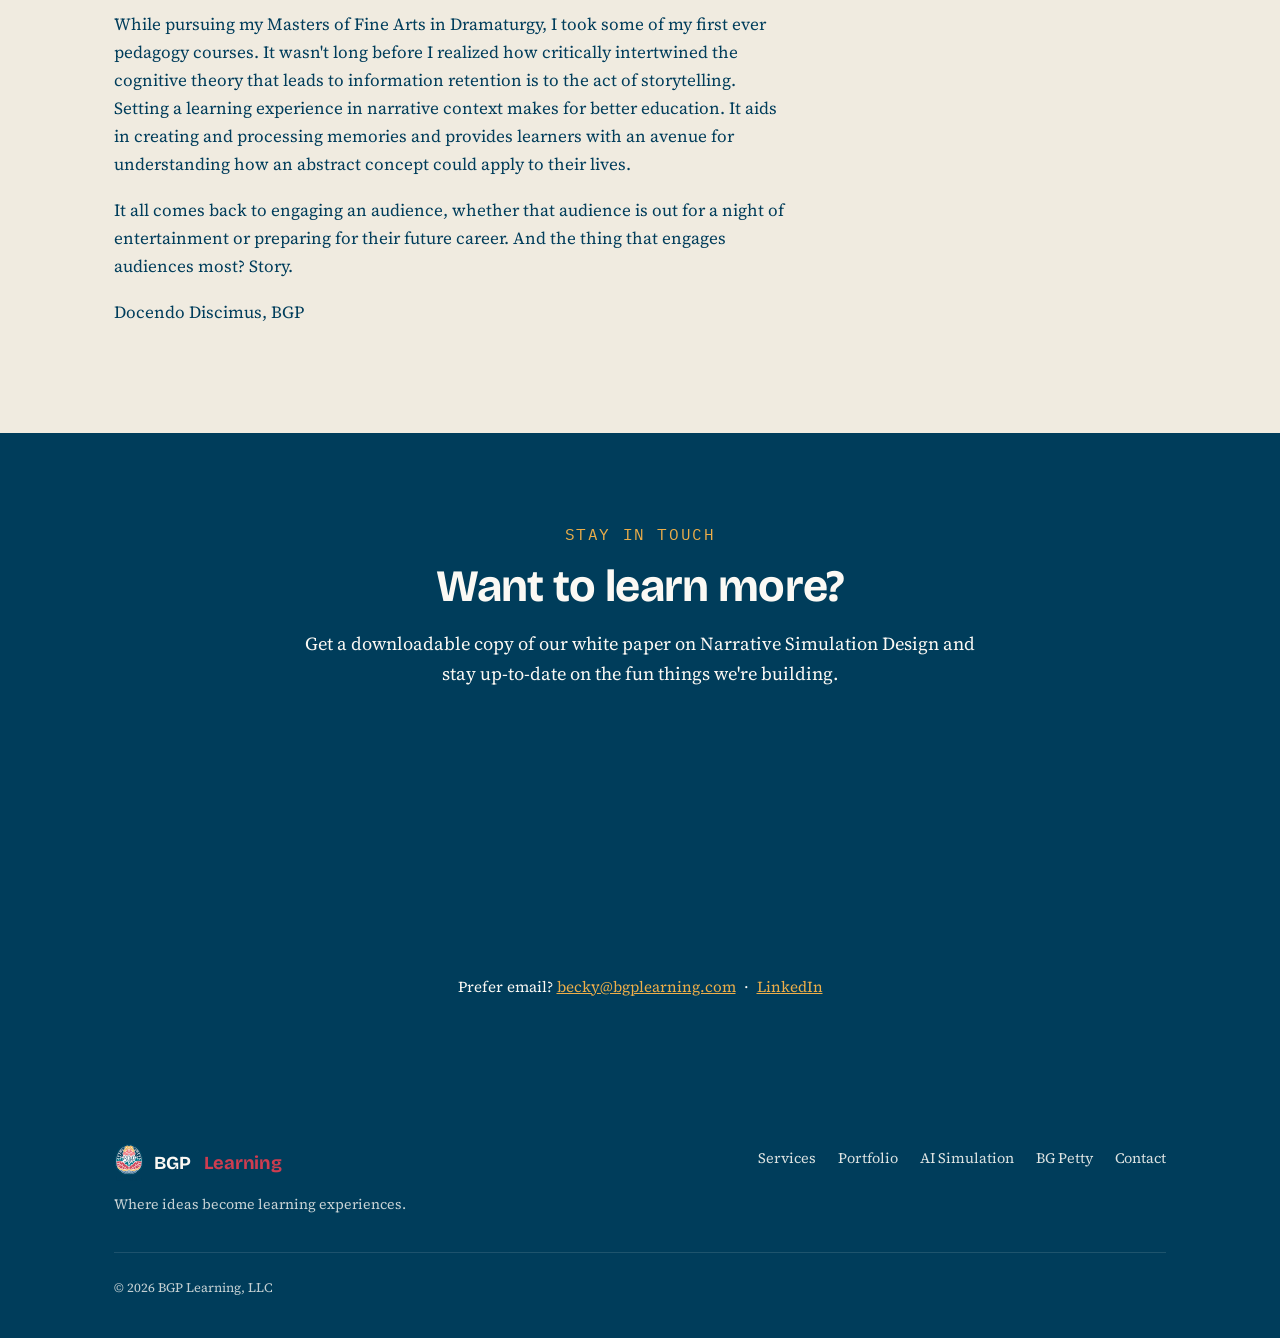
==== commit e25c449f: "Update index.html" ====
--- a/index.html
+++ b/index.html
@@ -125,7 +125,7 @@
     <h2>Want to learn more?</h2>
     <p class="lede">Get a downloadable copy of our white paper on Narrative Simulation Design and stay up-to-date on the fun things we're building.</p>
     <div class="signup-form kit-embed">
-      <script async data-uid="ef9cf81ace" src="https://bgp-learning.kit.com/ef9cf81ace/index.js"></script>
+<script async data-uid="ef9cf81ace" src="https://bgp-learning.kit.com/ef9cf81ace/index.js"></script>
     </div>
     <p style="margin-top:28px;font-size:.95rem">Prefer email? <a href="mailto:becky@bgplearning.com" style="color:var(--gold)">becky@bgplearning.com</a> &nbsp;·&nbsp; <a href="https://www.linkedin.com/in/beckygp/" style="color:var(--gold)">LinkedIn</a></p>
   </div>
--- a/styles.css
+++ b/styles.css
@@ -23,7 +23,7 @@
   *,*::before,*::after{animation:none!important;transition:none!important}
 }
 body{font-family:var(--font-body);font-size:1.0625rem;line-height:1.65;color:var(--ink);background:var(--paper)}
-img{max-width:100%;display:block}
+img{max-width:100%;height:auto;display:block}
 a{color:inherit}
 a:focus-visible{outline:3px solid var(--gold);outline-offset:3px;border-radius:2px}
 .wrap{max-width:var(--w);margin:0 auto;padding:0 24px}
